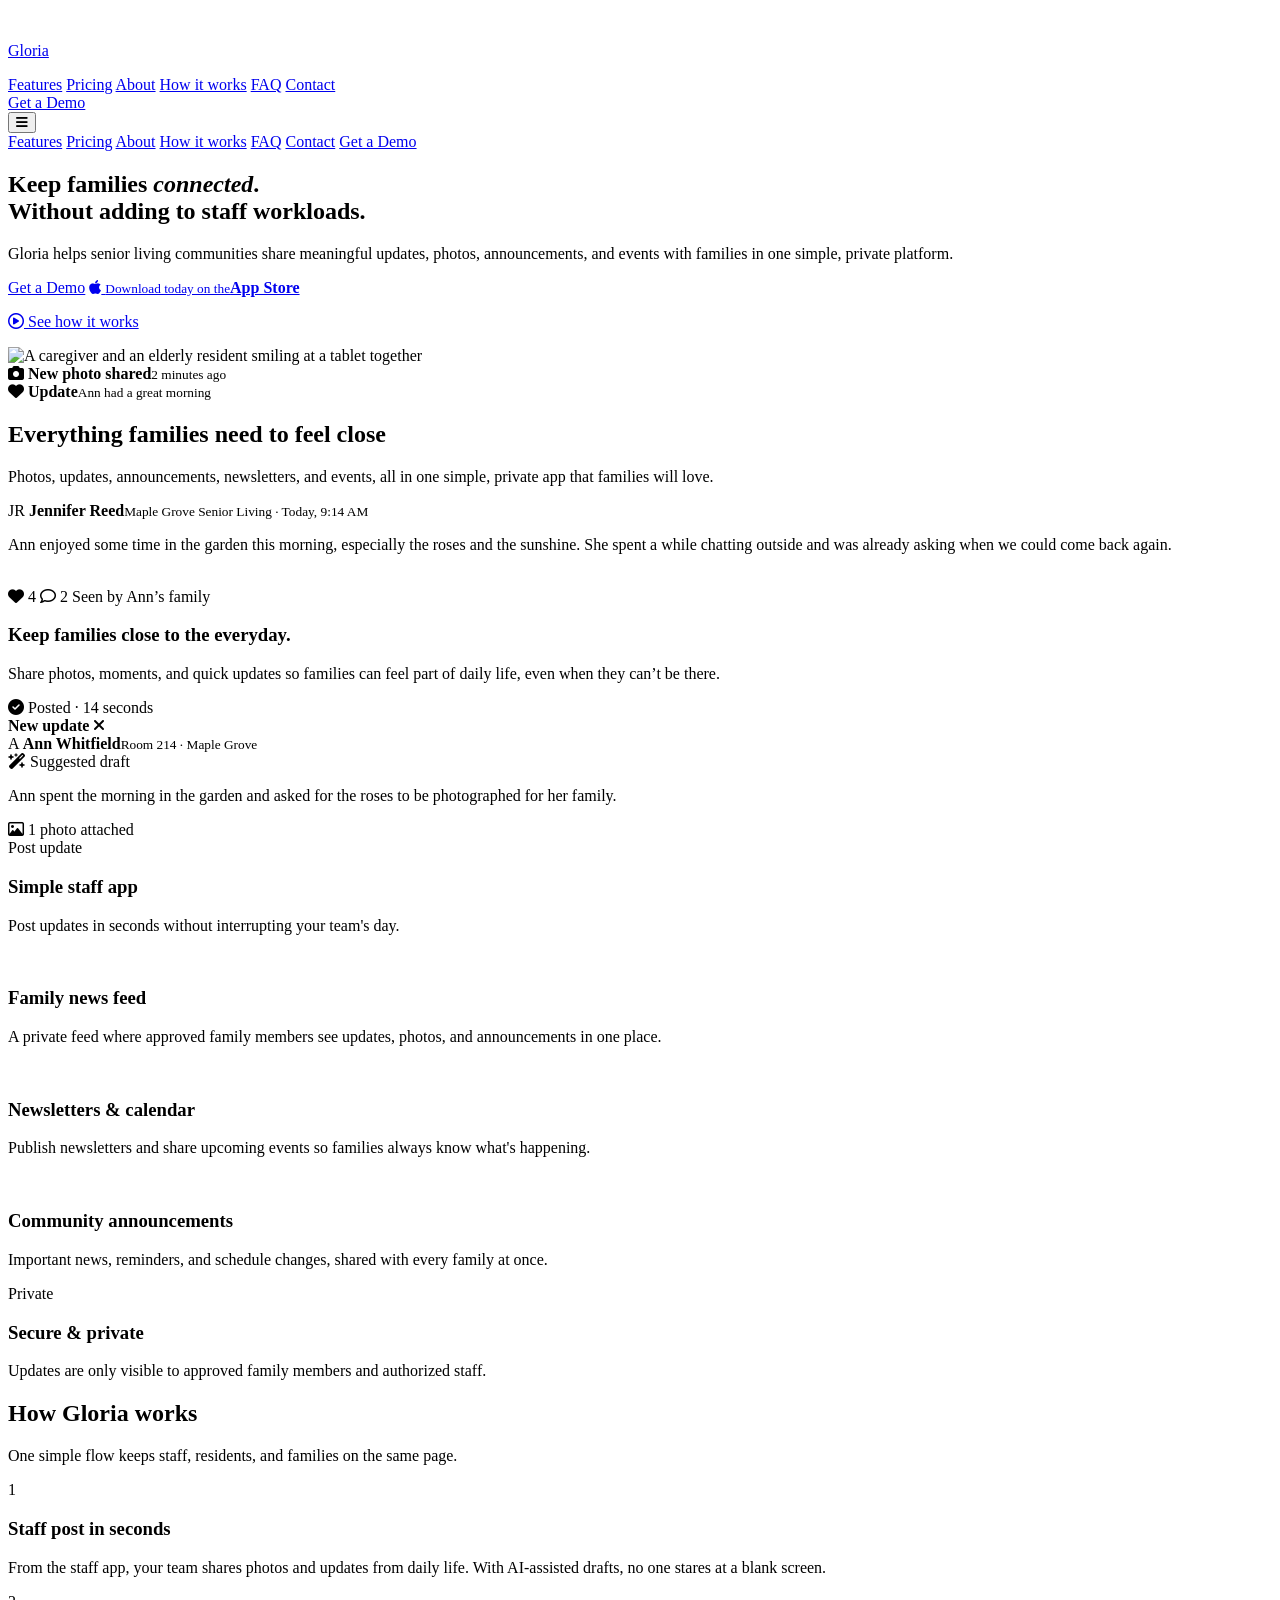
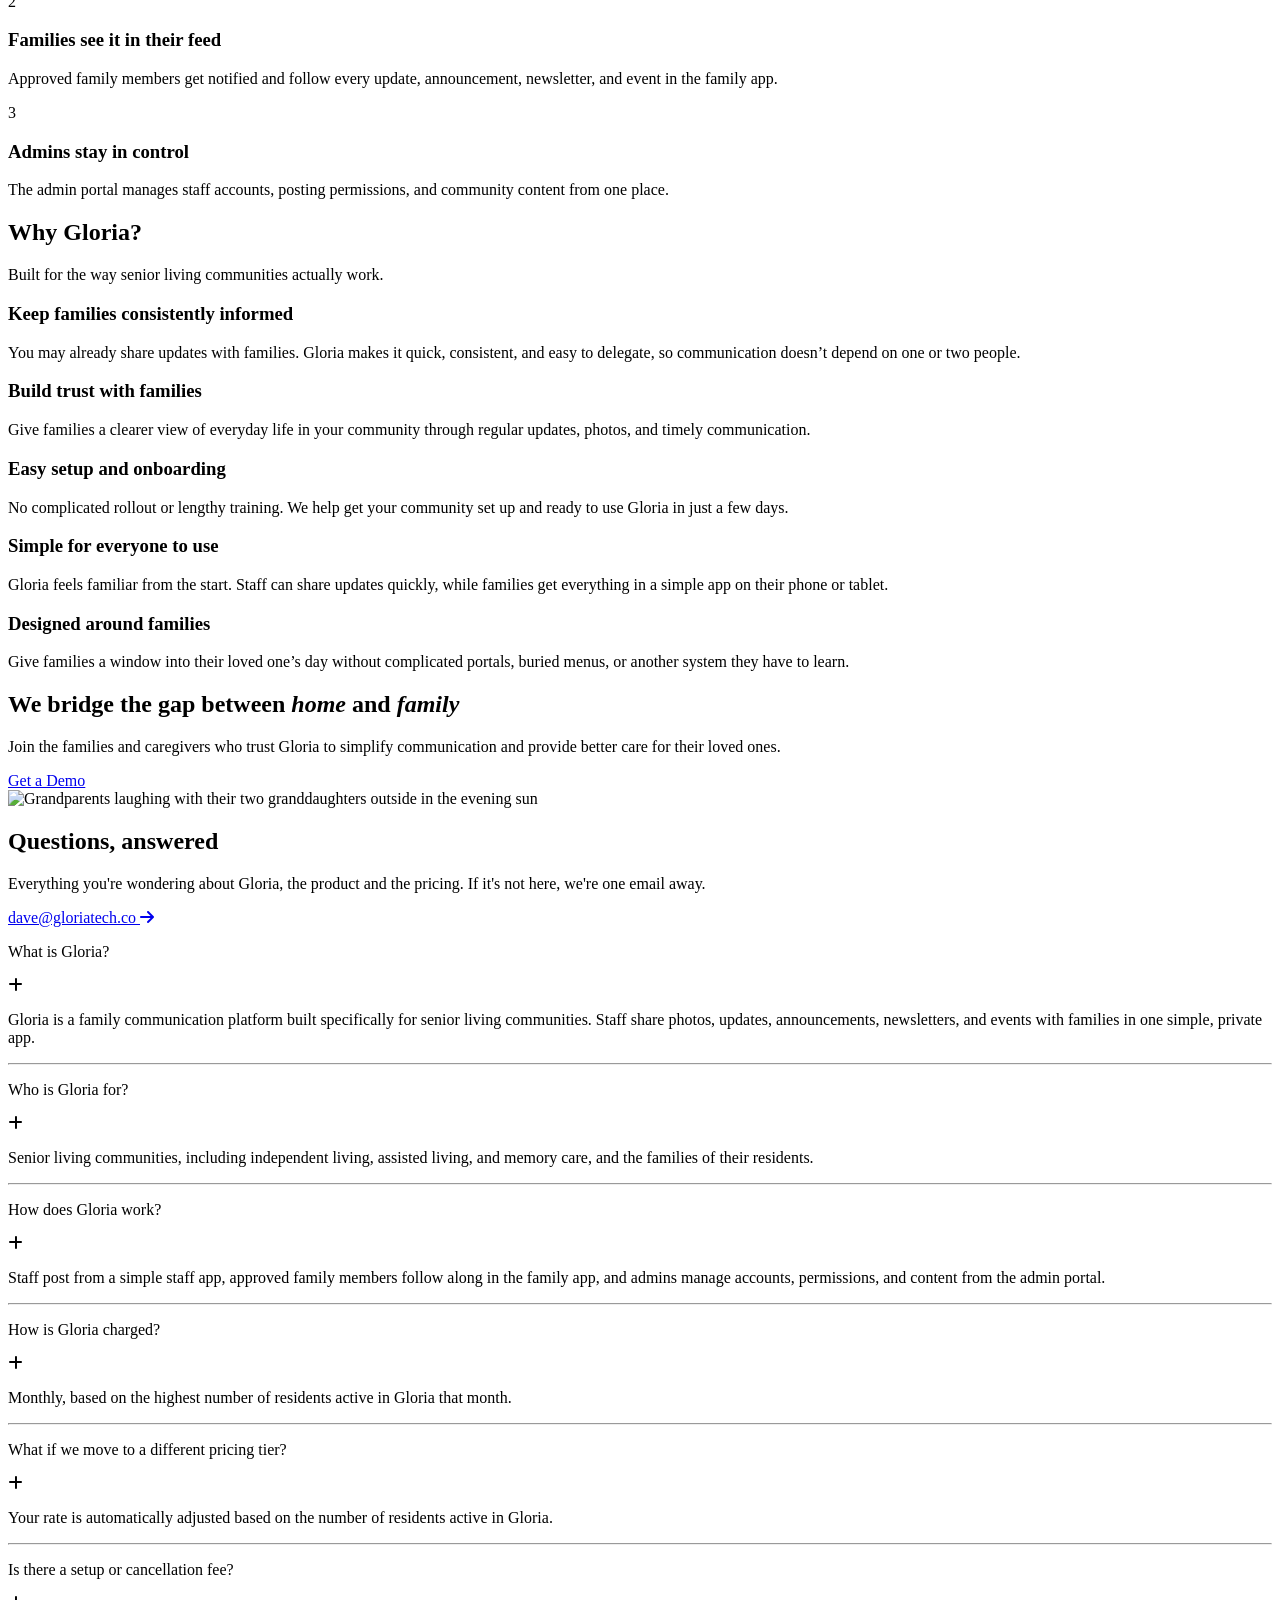
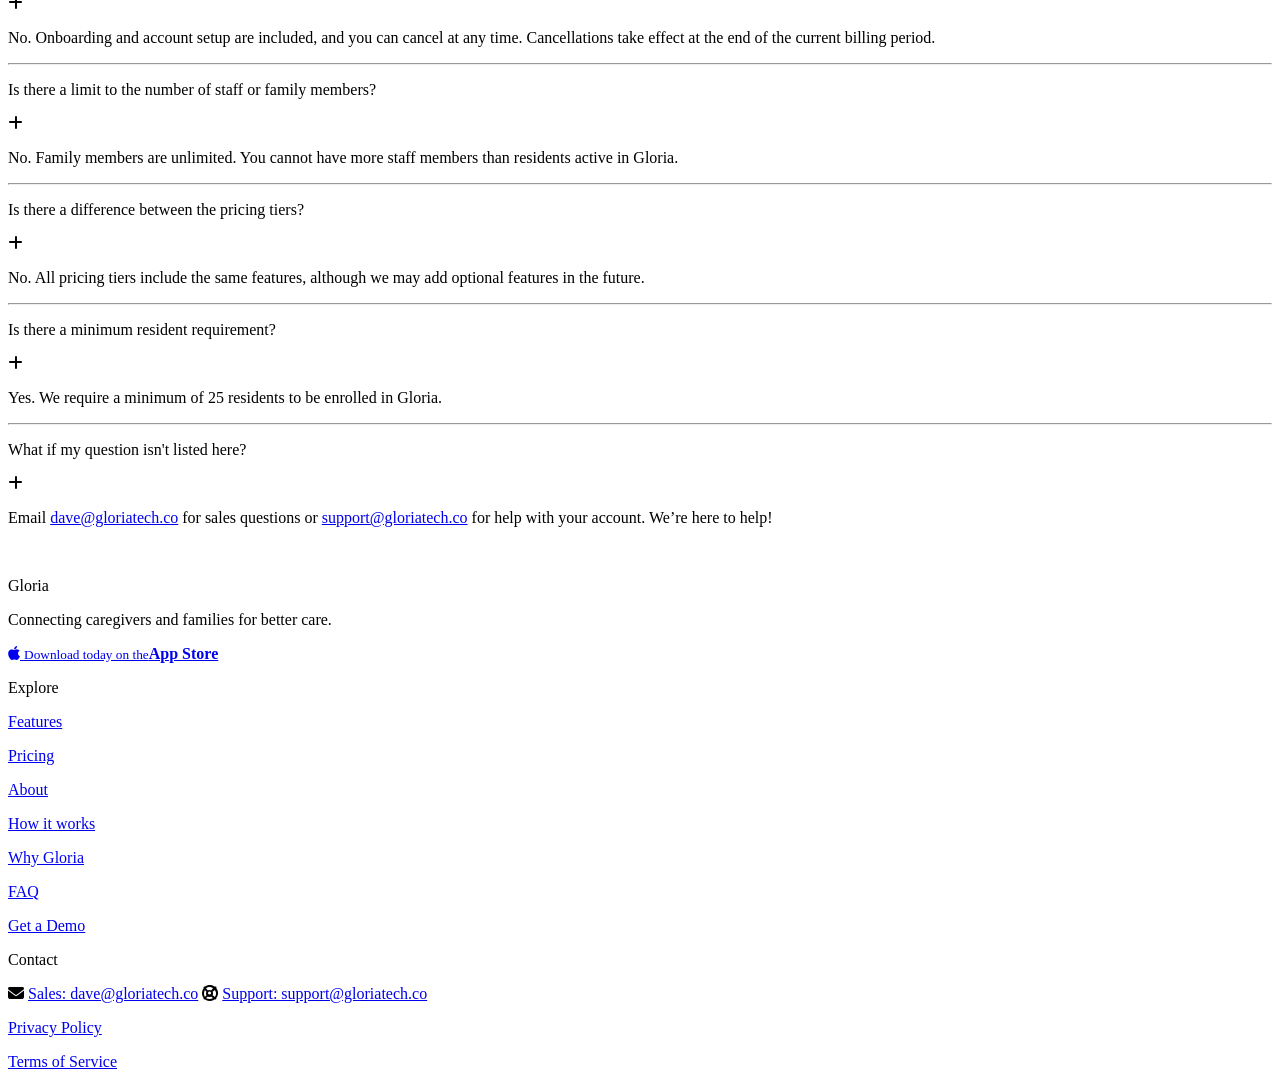
==== index.html @ 4d162b7b "Copy: remove dashes; logo lockup optical alignment - Landing/features/pricing copy: em dashes replac" ====
<!DOCTYPE html>
<html lang="en" class="element">
<head>
    <base href="/Gloria-Front-Facing/">
    <meta charset="UTF-8" />
    <meta name="viewport" content="width=device-width, initial-scale=1.0, viewport-fit=cover" />
    <meta name="description" content="Gloria helps senior living communities share meaningful updates, photos, announcements, and events with families in one simple, private platform." />
    <meta property="og:title" content="Gloria — Keep families connected. Without adding to staff workloads." />
    <meta property="og:description" content="Gloria connects caregivers and families with photos, wellness updates, announcements, newsletters, and calendars — bringing transparency and peace of mind to long-term care." />
    <meta property="og:image" content="https://gloriatech.co/images/link-logo.png" />
    <meta property="og:image:alt" content="Gloria logo" />
    <meta property="og:url" content="https://gloriatech.co" />
    <meta property="og:type" content="website" />
    <meta name="twitter:card" content="summary" />
    <link rel="canonical" href="https://gloriatech.co/" />
    <title>Gloria — Keep families connected, without adding to staff workloads</title>
    <meta name="theme-color" content="#FDFAF7">
    <meta name="apple-mobile-web-app-status-bar-style" content="black-translucent">
    <link rel="icon" type="image/png" href="favicon-96x96.png" sizes="96x96" />
    <link rel="icon" type="image/svg+xml" href="favicon.svg" />
    <link rel="shortcut icon" href="favicon.ico" />
    <link rel="apple-touch-icon" sizes="180x180" href="apple-touch-icon.png" />
    <meta name="apple-mobile-web-app-title" content="Gloria" />
    <link rel="manifest" href="site.webmanifest" />
    <link rel="preconnect" href="https://fonts.googleapis.com">
    <link rel="preconnect" href="https://fonts.gstatic.com" crossorigin>
    <link href="https://fonts.googleapis.com/css2?family=Comfortaa:wght@300..700&family=Inter:ital,opsz,wght@0,14..32,100..900;1,14..32,100..900&display=swap" rel="stylesheet">
    <link rel="stylesheet" href="https://cdnjs.cloudflare.com/ajax/libs/font-awesome/6.5.0/css/all.min.css">
    <link rel="stylesheet" href="global.css?v=15">
    <script type="module" src="global.js?v=5"></script>
</head>
<body>

    <!-- Header -->
    <header>
        <div class="branding branding-nav-flex">
            <a href="./" class="logo" id="logo">
                <span>
                    <img class="logo-img" alt="" aria-hidden="true" src="images/logo-nav.png?v=7">
                    <p class="logo-text">Gloria</p>
                </span>
            </a>
            <nav class="nav" aria-label="Main">
                <a class="nav-item" href="features">Features</a>
                <a class="nav-item" href="pricing">Pricing</a>
                <a class="nav-item" href="about">About</a>
                <a class="nav-item" href="./#how">How it works</a>
                <a class="nav-item" href="./#faq">FAQ</a>
                <a class="nav-item" href="mailto:dave@gloriatech.co">Contact</a>
            </nav>
        </div>
        <div class="nav">
            <a class="nav-item-last" href="demo">Get a Demo</a>
        </div>
        <button class="menu-toggle" id="menu-button" aria-label="Open menu" aria-expanded="false" aria-controls="menu">
            <i class="fa-solid fa-bars" aria-hidden="true"></i>
        </button>

        <nav id="menu" aria-label="Mobile">
            <a class="menu-item" href="features">Features</a>
            <a class="menu-item" href="pricing">Pricing</a>
            <a class="menu-item" href="about">About</a>
            <a class="menu-item" href="./#how">How it works</a>
            <a class="menu-item" href="./#faq">FAQ</a>
            <a class="menu-item" href="mailto:dave@gloriatech.co">Contact</a>
            <a class="menu-item" href="demo">Get a Demo</a>
        </nav>
    </header>

    <main>


    <!-- Hero -->
    <section class="hero-split">
        <div class="hero-copy">
            <h1>Keep families <em>connected</em>.<br>Without adding to staff workloads.</h1>
            <p class="hero-sub">Gloria helps senior living communities share meaningful updates, photos, announcements, and events with families in one simple, private platform.</p>
            <div class="hero-actions">
                <a id="hero-button" href="demo">Get a Demo</a>
                <a class="appstore-badge on-light" href="#" aria-label="Download Gloria on the App Store">
                    <i class="fa-brands fa-apple" aria-hidden="true"></i>
                    <span class="badge-text"><small>Download today on the</small><strong>App Store</strong></span>
                </a>
            </div>
            <p class="hero-secondary">
                <a class="hero-link" href="#how"><i class="fa-regular fa-circle-play" aria-hidden="true"></i> See how it works</a>
            </p>
        </div>
        <div class="hero-visual">
            <div class="hero-arch">
                <picture>
                    <source srcset="images/care-image-mobile.webp" type="image/webp">
                    <img alt="A caregiver and an elderly resident smiling at a tablet together" src="images/care-image-mobile.jpg">
                </picture>
            </div>
            <div class="float-chip chip-photo">
                <i class="fa-solid fa-camera" aria-hidden="true"></i>
                <span class="chip-body"><strong>New photo shared</strong><small>2 minutes ago</small></span>
            </div>
            <div class="float-chip chip-mood">
                <i class="fa-solid fa-heart" aria-hidden="true"></i>
                <span class="chip-body"><strong>Update</strong><small>Ann had a great morning</small></span>
            </div>
        </div>
    </section>


    <!-- Bento features -->
    <section class="bento-section reveal" id="features">
        <h2 class="section-header">Everything families need to feel close</h2>
        <p class="section-subhead">Photos, updates, announcements, newsletters, and events, all in one simple, private app that families will love.</p>

        <div class="bento">

            <div class="bento-tile bento-chat">
                <article class="post-mock" aria-hidden="true">
                    <div class="post-head">
                        <span class="post-avatar">JR</span>
                        <span class="post-meta"><strong>Jennifer Reed</strong><small>Maple Grove Senior Living &middot; Today, 9:14 AM</small></span>
                    </div>
                    <p class="post-text">Ann enjoyed some time in the garden this morning, especially the roses and the sunshine. She spent a while chatting outside and was already asking when we could come back again.</p>
                    <picture class="post-photo">
                        <source srcset="images/post-walk.webp?v=6" type="image/webp">
                        <img alt="" src="images/post-walk.jpg?v=6">
                    </picture>
                    <div class="post-actions">
                        <span><i class="fa-solid fa-heart" aria-hidden="true"></i> 4</span>
                        <span><i class="fa-regular fa-comment" aria-hidden="true"></i> 2</span>
                        <span class="post-family">Seen by Ann&rsquo;s family</span>
                    </div>
                </article>
                <h3>Keep families close to the everyday.</h3>
                <p>Share photos, moments, and quick updates so families can feel part of daily life, even when they can&rsquo;t be there.</p>
            </div>

            <div class="bento-tile bento-photos">
                <div class="bento-photo-frame compose-frame" aria-hidden="true">
                    <div class="compose-toast"><i class="fa-solid fa-circle-check"></i> Posted &middot; 14 seconds</div>
                    <article class="compose-mock">
                        <div class="compose-head">
                            <strong>New update</strong>
                            <i class="fa-solid fa-xmark"></i>
                        </div>
                        <div class="compose-resident">
                            <span class="compose-avatar">A</span>
                            <span class="compose-meta"><strong>Ann Whitfield</strong><small>Room 214 &middot; Maple Grove</small></span>
                        </div>
                        <div class="compose-text">
                            <span class="compose-suggest"><i class="fa-solid fa-wand-magic-sparkles"></i> Suggested draft</span>
                            <p>Ann spent the morning in the garden and asked for the roses to be photographed for her family.</p>
                        </div>
                        <div class="compose-attach">
                            <i class="fa-regular fa-image"></i>
                            <span>1 photo attached</span>
                        </div>
                        <span class="compose-post">Post update</span>
                    </article>
                </div>
                <h3>Simple staff app</h3>
                <p>Post updates in seconds without interrupting your team's day.</p>
            </div>

            <div class="bento-tile">
                <img class="bento-icon" alt="" aria-hidden="true" src="images/moments-icon.svg">
                <h3>Family news feed</h3>
                <p>A private feed where approved family members see updates, photos, and announcements in one place.</p>
            </div>

            <div class="bento-tile">
                <img class="bento-icon" alt="" aria-hidden="true" src="images/newsletter-icon.svg">
                <h3>Newsletters &amp; calendar</h3>
                <p>Publish newsletters and share upcoming events so families always know what's happening.</p>
            </div>

            <div class="bento-tile bento-wide">
                <img class="bento-icon" alt="" aria-hidden="true" src="images/announce-icon.svg">
                <h3>Community announcements</h3>
                <p>Important news, reminders, and schedule changes, shared with every family at once.</p>
            </div>

            <div class="bento-tile bento-wide bento-stat">
                <p class="stat-figure">Private</p>
                <h3>Secure &amp; private</h3>
                <p>Updates are only visible to approved family members and authorized staff.</p>
            </div>

        </div>
    </section>


    <!-- How it works -->
    <section class="how-section reveal" id="how">
        <h2 class="section-header">How Gloria works</h2>
        <p class="section-subhead">One simple flow keeps staff, residents, and families on the same page.</p>
        <div class="timeline">
            <div class="tl-step">
                <span class="tl-dot">1</span>
                <h3 class="tl-title">Staff post in seconds</h3>
                <p class="tl-text">From the staff app, your team shares photos and updates from daily life. With AI-assisted drafts, no one stares at a blank screen.</p>
            </div>
            <div class="tl-step">
                <span class="tl-dot">2</span>
                <h3 class="tl-title">Families see it in their feed</h3>
                <p class="tl-text">Approved family members get notified and follow every update, announcement, newsletter, and event in the family app.</p>
            </div>
            <div class="tl-step">
                <span class="tl-dot">3</span>
                <h3 class="tl-title">Admins stay in control</h3>
                <p class="tl-text">The admin portal manages staff accounts, posting permissions, and community content from one place.</p>
            </div>
        </div>
    </section>


    <!-- Why Gloria -->
    <section class="why-section reveal" id="why">
        <h2 class="section-header">Why Gloria?</h2>
        <p class="section-subhead">Built for the way senior living communities actually work.</p>
        <div class="why-grid">
            <article class="why-card">
                <h3>Keep families consistently informed</h3>
                <p>You may already share updates with families. Gloria makes it quick, consistent, and easy to delegate, so communication doesn&rsquo;t depend on one or two people.</p>
            </article>
            <article class="why-card">
                <h3>Build trust with families</h3>
                <p>Give families a clearer view of everyday life in your community through regular updates, photos, and timely communication.</p>
            </article>
            <article class="why-card">
                <h3>Easy setup and onboarding</h3>
                <p>No complicated rollout or lengthy training. We help get your community set up and ready to use Gloria in just a few days.</p>
            </article>
            <article class="why-card">
                <h3>Simple for everyone to use</h3>
                <p>Gloria feels familiar from the start. Staff can share updates quickly, while families get everything in a simple app on their phone or tablet.</p>
            </article>
            <article class="why-card why-card-wide why-card-closing">
                <h3>Designed around families</h3>
                <p>Give families a window into their loved one&rsquo;s day without complicated portals, buried menus, or another system they have to learn.</p>
            </article>
        </div>
    </section>


    <!-- Closing panel -->
    <section class="closing-panel reveal">
        <div class="closing-copy">
            <h2>We bridge the gap between <em>home</em> and <em>family</em></h2>
            <p class="closing-text">Join the families and caregivers who trust Gloria to simplify communication and provide better care for their loved ones.</p>
            <a class="closing-button" href="demo">Get a Demo</a>
        </div>
        <div class="closing-photo">
            <picture>
                <source srcset="images/closing-image.webp" type="image/webp">
                <img alt="Grandparents laughing with their two granddaughters outside in the evening sun" src="images/closing-image.jpg">
            </picture>
        </div>
    </section>


    <!-- FAQ -->
    <section class="faq-section" id="faq">
        <div class="faq-intro">
            <h2 class="faq-header">Questions, answered</h2>
            <p class="faq-blurb">Everything you're wondering about Gloria, the product and the pricing. If it's not here, we're one email away.</p>
            <a class="faq-contact" href="mailto:dave@gloriatech.co">dave@gloriatech.co <i class="fa-solid fa-arrow-right" aria-hidden="true"></i></a>
        </div>
        <div class="faq-list">
            <div class="question" role="button" tabindex="0" aria-expanded="false" aria-controls="faq-answer-1">
                <p>What is Gloria?</p>
                <p class="faq-toggle"><i class="fa-solid fa-plus" aria-hidden="true"></i></p>
            </div>
            <p class="answer" id="faq-answer-1">Gloria is a family communication platform built specifically for senior living communities. Staff share photos, updates, announcements, newsletters, and events with families in one simple, private app.</p>
            <hr/>
            <div class="question" role="button" tabindex="0" aria-expanded="false" aria-controls="faq-answer-2">
                <p>Who is Gloria for?</p>
                <p class="faq-toggle"><i class="fa-solid fa-plus" aria-hidden="true"></i></p>
            </div>
            <p class="answer" id="faq-answer-2">Senior living communities, including independent living, assisted living, and memory care, and the families of their residents.</p>
            <hr/>
            <div class="question" role="button" tabindex="0" aria-expanded="false" aria-controls="faq-answer-3">
                <p>How does Gloria work?</p>
                <p class="faq-toggle"><i class="fa-solid fa-plus" aria-hidden="true"></i></p>
            </div>
            <p class="answer" id="faq-answer-3">Staff post from a simple staff app, approved family members follow along in the family app, and admins manage accounts, permissions, and content from the admin portal.</p>
            <hr/>
            <div class="question" role="button" tabindex="0" aria-expanded="false" aria-controls="faq-answer-4">
                <p>How is Gloria charged?</p>
                <p class="faq-toggle"><i class="fa-solid fa-plus" aria-hidden="true"></i></p>
            </div>
            <p class="answer" id="faq-answer-4">Monthly, based on the highest number of residents active in Gloria that month.</p>
            <hr/>
            <div class="question" role="button" tabindex="0" aria-expanded="false" aria-controls="faq-answer-5">
                <p>What if we move to a different pricing tier?</p>
                <p class="faq-toggle"><i class="fa-solid fa-plus" aria-hidden="true"></i></p>
            </div>
            <p class="answer" id="faq-answer-5">Your rate is automatically adjusted based on the number of residents active in Gloria.</p>
            <hr/>
            <div class="question" role="button" tabindex="0" aria-expanded="false" aria-controls="faq-answer-6">
                <p>Is there a setup or cancellation fee?</p>
                <p class="faq-toggle"><i class="fa-solid fa-plus" aria-hidden="true"></i></p>
            </div>
            <p class="answer" id="faq-answer-6">No. Onboarding and account setup are included, and you can cancel at any time. Cancellations take effect at the end of the current billing period.</p>
            <hr/>
            <div class="question" role="button" tabindex="0" aria-expanded="false" aria-controls="faq-answer-7">
                <p>Is there a limit to the number of staff or family members?</p>
                <p class="faq-toggle"><i class="fa-solid fa-plus" aria-hidden="true"></i></p>
            </div>
            <p class="answer" id="faq-answer-7">No. Family members are unlimited. You cannot have more staff members than residents active in Gloria.</p>
            <hr/>
            <div class="question" role="button" tabindex="0" aria-expanded="false" aria-controls="faq-answer-8">
                <p>Is there a difference between the pricing tiers?</p>
                <p class="faq-toggle"><i class="fa-solid fa-plus" aria-hidden="true"></i></p>
            </div>
            <p class="answer" id="faq-answer-8">No. All pricing tiers include the same features, although we may add optional features in the future.</p>
            <hr/>
            <div class="question" role="button" tabindex="0" aria-expanded="false" aria-controls="faq-answer-9">
                <p>Is there a minimum resident requirement?</p>
                <p class="faq-toggle"><i class="fa-solid fa-plus" aria-hidden="true"></i></p>
            </div>
            <p class="answer" id="faq-answer-9">Yes. We require a minimum of 25 residents to be enrolled in Gloria.</p>
            <hr/>
            <div class="question" role="button" tabindex="0" aria-expanded="false" aria-controls="faq-answer-10">
                <p>What if my question isn't listed here?</p>
                <p class="faq-toggle"><i class="fa-solid fa-plus" aria-hidden="true"></i></p>
            </div>
            <p class="answer" id="faq-answer-10">Email <a class="faq-email" href="mailto:dave@gloriatech.co">dave@gloriatech.co</a> for sales questions or <a class="faq-email" href="mailto:support@gloriatech.co">support@gloriatech.co</a> for help with your account. We&rsquo;re here to help!</p>
        </div>
    </section>

    </main>


    <!-- Footer -->
    <footer id="contact">
        <div class="footer-brand">
            <span class="footer-logo">
                <img class="logo-img" alt="" aria-hidden="true" src="images/logo-nav.png?v=7">
                <p class="logo-text">Gloria</p>
            </span>
            <p class="footer-tagline">Connecting caregivers and families for better care.</p>
            <a class="appstore-badge" href="#" aria-label="Download Gloria on the App Store">
                <i class="fa-brands fa-apple" aria-hidden="true"></i>
                <span class="badge-text"><small>Download today on the</small><strong>App Store</strong></span>
            </a>
        </div>
        <div class="footer-col">
            <p class="footer-title">Explore</p>
            <p class="footer-item"><a href="features">Features</a></p>
            <p class="footer-item"><a href="pricing">Pricing</a></p>
            <p class="footer-item"><a href="about">About</a></p>
            <p class="footer-item"><a href="./#how">How it works</a></p>
            <p class="footer-item"><a href="./#why">Why Gloria</a></p>
            <p class="footer-item"><a href="./#faq">FAQ</a></p>
            <p class="footer-item"><a href="demo">Get a Demo</a></p>
        </div>
        <div class="footer-col">
            <p class="footer-title">Contact</p>
            <span class="footer-item">
                <i class="fa-solid fa-envelope" aria-hidden="true"></i>
                <a href="mailto:dave@gloriatech.co">Sales: dave@gloriatech.co</a>
            </span>
            <span class="footer-item">
                <i class="fa-solid fa-life-ring" aria-hidden="true"></i>
                <a href="mailto:support@gloriatech.co">Support: support@gloriatech.co</a>
            </span>
            <p class="footer-item"><a href="policy">Privacy Policy</a></p>
            <p class="footer-item"><a href="terms">Terms of Service</a></p>
        </div>
    </footer>

</body>
</html>
---- global.css ----
/*
  Gloria — global.css
  Design system keyed to the logo's sampled gradient:
  amber #F88000 → red-orange #F84800 (mid #F86000).
  Type: Comfortaa (display + logo) · Inter (body).
*/

/************************************** TOKENS **************************************/

:root {
--font-primary: 'Inter', sans-serif;
--font-secondary: "Comfortaa", sans-serif;
--font-display: 'Comfortaa', sans-serif;

--brand: #F86000;
--brand-amber: #F88000;
--brand-red: #F84800;
--brand-deep: #C93408;
--brand-gradient: linear-gradient(180deg, #F88000 0%, #F84800 100%);
--brand-gradient-strong: linear-gradient(180deg, #F06A00 0%, #E03A00 100%);
--brand-gradient-soft: linear-gradient(160deg, #F88000 0%, #F84800 100%);
--on-brand: #FFFFFF;

--ink: #211D1A;
--ink-soft: #5D5751;
--ink-muted: #716A63;

--ivory: #FDFAF7;
--sand: #F9EFE5;
--card: #FFFFFF;
--line: rgba(33, 29, 26, 0.08);
--line-brand: rgba(248, 96, 0, 0.16);

--radius-card: 1.5rem;
--radius-panel: 2rem;
--shadow-rest: 0 1px 3px rgba(33, 29, 26, 0.05);
--shadow-lift: 0 20px 40px rgba(218, 63, 0, 0.10);
--shadow-cta: 0 14px 30px rgba(248, 72, 0, 0.24);

--color-primary: var(--ink);
--color-secondary: var(--brand-red);
--color-3: var(--brand-amber);
--text-color: var(--ink);
}

/*** Reset ***/

* {
margin: 0;
padding: 0;
box-sizing: border-box;
}

html {
font-size: 16px;
scroll-behavior: smooth;
height: 100%;
background-color: transparent;
}

body {
font-family: var(--font-primary);
color: var(--text-color);
background-color: var(--ivory);
max-width: 100vw;
}

a {
color: var(--text-color);
text-decoration: none;
cursor: pointer;
}

h1, h2, h3, h4, h5, h6 {
font-family: var(--font-display);
font-weight: 500;
letter-spacing: -0.015em;
color: var(--ink);
margin-bottom: 1rem;
}

hr {
border: none;
border-top: 1px solid var(--line);
}

button {
border: none;
cursor: pointer;
}

span {
display: flex;
align-items: center;
gap: 5px;
}

ul {
list-style-type: disc;
margin-left: 20px;
}

/*** Utilities ***/

.text-center { text-align: center; }
.text-bold { font-weight: bold; }
.hidden { display: none; }
.h-1 { height: 1rem; }
.h-2 { height: 2rem; }
.indent { text-indent: 50px; }

/*** Accessible focus ***/

a:focus-visible,
button:focus-visible,
.question:focus-visible,
input:focus-visible,
select:focus-visible,
textarea:focus-visible {
    outline: 3px solid rgba(248, 96, 0, 0.55);
    outline-offset: 2px;
    border-radius: 6px;
}

/*** Shared micro-labels ***/

.eyebrow,
.hero-eyebrow,
.settings-eyebrow {
    font-size: 0.78rem;
    font-weight: 600;
    letter-spacing: 0.16em;
    text-transform: uppercase;
}

.hero-eyebrow { color: var(--brand-deep); margin-bottom: 1.1rem; }
.settings-eyebrow { color: var(--ink-muted); margin-bottom: 1.5rem; }

/*** Shared section headers ***/

.section-header {
    font-size: clamp(1.9rem, 4vw, 2.5rem);
    font-weight: 450;
    text-align: center;
    margin-bottom: 0.75rem;
}

.section-subhead {
    text-align: center;
    color: var(--ink-soft);
    font-weight: 300;
    font-size: clamp(1rem, 2.5vw, 1.2rem);
    max-width: 40rem;
    margin: 0 auto 3.5rem;
    line-height: 1.6;
}

/*********************************** HEADER *********************************/

header {
    display: flex;
    justify-content: space-between;
    align-items: center;
    padding: 1.1rem 1.5rem;
    position: sticky;
    top: 0;
    z-index: 50;
    background: rgba(253, 250, 247, 0.85);
    backdrop-filter: blur(14px);
    -webkit-backdrop-filter: blur(14px);
    border-bottom: 1px solid var(--line);
}

header span {
    align-items: center;
}

.branding-nav-flex {
    display: flex;
    align-items: center;
}

.branding { z-index: 2; }

.branding a {
    text-decoration: none;
    position: relative;
}

.logo { position: relative; }
.logo.fixed { position: fixed; }

.logo-img {
    width: 30px;
    -webkit-user-drag: none;
    pointer-events: none;
    user-select: none;
}

.logo-text {
    font-family: var(--font-secondary);
    font-size: 1.8rem;
    font-weight: 500;
    color: var(--brand-red);
    user-select: none;
}

.nav { display: none; }

.menu-toggle {
    background: none;
    border: none;
    padding: 0;
    line-height: 0;
    color: var(--ink);
    cursor: pointer;
}

.menu-toggle i,
#menu-button {
    font-size: 1.9rem;
    cursor: pointer;
    opacity: 0.85;
}

#menu {
  width: min(75%, 22rem);
  background-color: rgba(253, 250, 247, 0.97);
  backdrop-filter: blur(18px);
  -webkit-backdrop-filter: blur(18px);
  position: fixed;
  top: 0;
  left: -100%;
  visibility: hidden;
  overflow-y: auto;
  -webkit-overflow-scrolling: touch;
  height: 100dvh;
  transition: left 0.5s cubic-bezier(0.22, 1, 0.36, 1), visibility 0.5s;
  border-right: 1px solid var(--line);
  z-index: 1;
  padding: 7rem 0 0 2.25rem;
}

.menu-item {
    font-family: var(--font-display);
    font-size: 1.35rem;
    font-weight: 500;
    color: var(--ink);
    display: block;
    margin-bottom: 2.25rem;
}

#menu.visible {
    left: 0;
    visibility: visible;
}

/* Header - Mobile Landscape */

@media screen and (max-height: 500px) and (orientation: landscape) {
    #menu { padding-left: 8vw; width: 50%; }
    header { padding: 1.1rem 8vw; }
}

/* Header - Desktop */

@media (min-width: 1024px) {
    header {
        padding: 1.1rem max(3rem, calc((100% - 1200px) / 2));
    }

    .logo-img { width: 32px; }
    .logo-text { font-size: 1.9rem; }

    .nav { display: block; }

    .nav-item {
        padding-left: 2.75rem;
        font-size: 1rem;
        font-weight: 500;
        color: var(--ink-soft);
        transition: color 0.2s ease;
    }

    .nav-item:hover { color: var(--brand-deep); }

    .nav-item-last {
        background: var(--brand-gradient-strong);
        color: var(--on-brand);
        padding: 11px 26px;
        border-radius: 999px;
        font-weight: 600;
        font-size: 0.95rem;
        box-shadow: 0 6px 16px rgba(248, 72, 0, 0.20);
        transition: filter 0.2s ease, transform 0.2s ease, box-shadow 0.2s ease;
    }

    .nav-item-last:hover {
        filter: brightness(0.94);
        transform: translateY(-1px);
        box-shadow: 0 10px 22px rgba(248, 72, 0, 0.28);
    }

    .menu-toggle, #menu-button, #menu { display: none; }
}

/*********************************** FOOTER *********************************/

footer {
    display: flex;
    flex-wrap: wrap;
    justify-content: space-between;
    gap: 2.5rem;
    padding: 4rem max(2rem, calc((100% - 1200px) / 2)) 3.5rem;
    margin: 1.5rem;
    border-radius: var(--radius-panel);
    border: 2px solid transparent;
    background:
        radial-gradient(ellipse 70% 90% at 85% -10%, rgba(248, 96, 0, 0.14), transparent 60%) padding-box,
        linear-gradient(#1F1B18, #1F1B18) padding-box,
        linear-gradient(135deg, #FF9A33 0%, rgba(248, 72, 0, 0.55) 30%, rgba(253, 250, 247, 0.18) 65%, #F87200 100%) border-box;
    color: #EAE4DE;
    position: relative;
    overflow: hidden;
}

footer::after {
    content: "";
    position: absolute;
    right: -45px;
    bottom: -60px;
    width: 240px;
    height: 240px;
    background: url('images/logo.png') no-repeat center / contain;
    opacity: 0.08;
    pointer-events: none;
}

footer a, footer p, footer i { color: #EAE4DE; }

.footer-title {
    font-size: 0.78rem;
    font-weight: 600;
    letter-spacing: 0.14em;
    text-transform: uppercase;
    color: #98908A;
    margin-bottom: 1rem;
}

.footer-item {
    margin: 0 0 12px 0;
    font-size: 0.95rem;
    line-height: 1.7;
}

.footer-item a:hover { text-decoration: underline; }

.footer-brand {
    flex: 1 1 15rem;
    max-width: 22rem;
}

.footer-logo { align-items: center; gap: 6px; }
.footer-logo .logo-img { width: 28px; }

.footer-logo .logo-text {
    font-size: 1.6rem;
    color: var(--brand-amber);
}

.footer-tagline {
    margin-top: 0.85rem;
    color: #98908A;
    font-weight: 300;
    line-height: 1.6;
    font-size: 0.95rem;
}

.appstore-badge {
    display: inline-flex;
    align-items: center;
    gap: 0.7rem;
    margin-top: 1.25rem;
    padding: 0.6rem 1.2rem;
    border: 1px solid rgba(253, 250, 247, 0.28);
    border-radius: 0.8rem;
    background: rgba(253, 250, 247, 0.04);
    transition: background-color 0.2s ease, border-color 0.2s ease;
}

.appstore-badge:hover {
    background: rgba(253, 250, 247, 0.10);
    border-color: rgba(253, 250, 247, 0.45);
}

.appstore-badge i {
    font-size: 1.7rem;
    color: #FBF4EC;
}

.badge-text {
    display: flex;
    flex-direction: column;
    align-items: flex-start;
    gap: 0;
}

.badge-text small {
    font-size: 0.68rem;
    font-weight: 400;
    color: #A89C90;
    line-height: 1.2;
}

.badge-text strong {
    font-family: var(--font-display);
    font-size: 1.05rem;
    font-weight: 600;
    color: #FBF4EC;
    line-height: 1.25;
}

/* Dark variant for light backgrounds (e.g. homepage hero) */
.appstore-badge.on-light {
    background: var(--ink);
    border-color: var(--ink);
    margin-top: 0;
    justify-content: center;
    box-shadow: 0 10px 24px rgba(33, 29, 26, 0.18);
    transition: transform 0.2s ease, box-shadow 0.2s ease;
}

.appstore-badge.on-light:hover {
    background: #332D28;
    border-color: #332D28;
    transform: translateY(-2px);
    box-shadow: 0 14px 30px rgba(33, 29, 26, 0.24);
}

.hero-secondary { margin-top: 1.2rem; }

.footer-col { flex: 1 1 10rem; }

.footer-col span.footer-item { align-items: center; gap: 6px; }

@media (min-width: 1024px) {
    footer {
        padding: 4.5rem max(3rem, calc((100% - 1240px) / 2));
        margin: 2rem;
    }
}

/******************************** INDEX — HERO SPLIT *****************************/

.sr-only {
    position: absolute;
    width: 1px;
    height: 1px;
    padding: 0;
    margin: -1px;
    overflow: hidden;
    clip: rect(0, 0, 0, 0);
    white-space: nowrap;
    border: 0;
}

.hero-split {
    display: grid;
    grid-template-columns: 1fr;
    gap: 3rem;
    align-items: center;
    padding: 2.5rem 1.5rem 4rem;
    max-width: 1200px;
    margin: 0 auto;
}

.hero-copy h1 {
    font-family: var(--font-secondary);
    font-size: clamp(2.4rem, 8vw, 3.9rem);
    font-weight: 600;
    letter-spacing: -0.01em;
    line-height: 1.12;
    margin-bottom: 1.25rem;
}

.hero-copy h1 em {
    font-style: normal;
    color: var(--brand-red);
}

.hero-sub {
    font-size: 1.25rem;
    font-weight: 300;
    color: var(--ink-soft);
    line-height: 1.55;
    max-width: 30rem;
    margin-bottom: 2rem;
}

.hero-actions {
    display: flex;
    flex-direction: column;
    align-items: flex-start;
    gap: 1.1rem;
    width: 100%;
}

#hero-button {
    display: inline-block;
    text-align: center;
    font-family: var(--font-primary);
    color: var(--on-brand);
    font-size: 1.05rem;
    letter-spacing: 0.01em;
    background: var(--brand-gradient-strong);
    width: 100%;
    padding: 1.1rem 2.8rem;
    border-radius: 999px;
    font-weight: 600;
    cursor: pointer;
    box-shadow: var(--shadow-cta);
    transition: filter 0.25s ease, box-shadow 0.3s ease, transform 0.2s ease;
}

#hero-button:hover {
    filter: brightness(0.94);
    box-shadow: 0 18px 36px rgba(248, 72, 0, 0.32);
    transform: translateY(-2px);
}

.hero-link {
    font-size: 1rem;
    font-weight: 500;
    color: var(--brand-deep);
    display: inline-flex;
    align-items: center;
    gap: 0.55rem;
    padding: 0.6rem 1.1rem;
    margin-left: -1.1rem;
    border-radius: 999px;
    transition: background-color 0.2s ease, color 0.2s ease;
}

.hero-link i {
    font-size: 1.25rem;
    transition: transform 0.25s ease;
}

.hero-link:hover {
    background-color: rgba(248, 96, 0, 0.10);
    color: var(--brand-deep);
}

.hero-link:hover i { transform: scale(1.12); }

.hero-visual {
    position: relative;
    width: 100%;
    max-width: 460px;
    margin: 0 auto;
    padding: 0.5rem;
}

@media (max-width: 639px) {
    .hero-split {
        padding: 1.75rem 1.25rem 2.75rem;
        gap: 2rem;
    }
    .hero-eyebrow { margin-bottom: 0.85rem; }
    .hero-copy h1 { margin-bottom: 1rem; line-height: 1.1; }
    .hero-sub {
        font-size: 1.1rem;
        line-height: 1.5;
        margin-bottom: 1.5rem;
    }
    .hero-actions { gap: 0.9rem; align-items: stretch; }
    #hero-button { padding: 1rem 2rem; font-size: 1rem; }
    .appstore-badge.on-light { margin-top: 0; padding: 0.75rem 1.2rem; }
    .hero-link {
        margin-left: 0;
        align-self: center;
        padding: 0.55rem 0.9rem;
    }
    .hero-secondary { margin-top: 0.5rem; }
}

.hero-arch {
    border-radius: 999px 999px 28px 28px;
    overflow: hidden;
    aspect-ratio: 4 / 4.7;
    box-shadow: 0 30px 60px rgba(33, 29, 26, 0.16);
    background:
        radial-gradient(ellipse 80% 60% at 70% 20%, rgba(248, 128, 0, 0.25), transparent 70%),
        var(--sand);
}

.hero-arch img {
    width: 100%;
    height: 100%;
    object-fit: cover;
    display: block;
}

.float-chip {
    position: absolute;
    display: flex;
    align-items: center;
    gap: 0.7rem;
    background: rgba(255, 255, 255, 0.94);
    backdrop-filter: blur(8px);
    -webkit-backdrop-filter: blur(8px);
    border: 1px solid var(--line);
    border-radius: 1.1rem;
    padding: 0.7rem 1.05rem;
    box-shadow: 0 14px 34px rgba(33, 29, 26, 0.16);
    animation: chip-float 6s ease-in-out infinite alternate;
}

.float-chip i {
    color: var(--brand-deep);
    background: rgba(248, 96, 0, 0.10);
    padding: 0.6rem;
    border-radius: 0.75rem;
    font-size: 0.9rem;
}

.chip-body {
    display: flex;
    flex-direction: column;
    align-items: flex-start;
    gap: 2px;
}

.chip-body strong {
    font-size: 0.85rem;
    font-weight: 600;
    color: var(--ink);
}

.chip-body small {
    font-size: 0.75rem;
    color: var(--ink-muted);
}

.chip-photo { top: 10%; left: -2%; }
.chip-mood { bottom: 8%; right: -2%; animation-delay: 1.6s; }

@keyframes chip-float {
    from { transform: translateY(-5px); }
    to { transform: translateY(6px); }
}

/* Narrow screens: one smaller chip, kept inside the photo bounds */
@media (max-width: 639px) {
    .chip-photo {
        top: 4%;
        left: 4%;
        right: auto;
        padding: 0.55rem 0.85rem;
        border-radius: 0.9rem;
    }

    .chip-photo i {
        padding: 0.45rem;
        font-size: 0.8rem;
    }

    .chip-mood {
        right: 4%;
        bottom: 4%;
        padding: 0.55rem 0.85rem;
        border-radius: 0.9rem;
    }

    .chip-mood i {
        padding: 0.45rem;
        font-size: 0.8rem;
    }

    .chip-body strong { font-size: 0.8rem; }
    .chip-body small { font-size: 0.7rem; }
}

@media screen and (max-height: 500px) and (orientation: landscape) {
    .hero-split { padding: 3rem 8vw 4rem; }
}

@media (min-width: 1024px) {
    .hero-split {
        grid-template-columns: 1.08fr 0.92fr;
        gap: 4.5rem;
        padding: 1.5rem 3rem 2.5rem;
        /* header (70px) + care-settings banner (56px) = 126px:
           the banner lands exactly at the bottom of the first viewport */
        min-height: calc(100vh - 126px);
    }

    .hero-actions {
        flex-direction: row;
        align-items: center;
        gap: 2rem;
    }

    #hero-button { width: auto; }

    .hero-visual { max-width: 520px; margin: 0; justify-self: end; }

    .chip-photo { left: -9%; }
    .chip-mood { right: -7%; }
}

/******************************** INDEX — MARQUEE *****************************/

.marquee {
    overflow: hidden;
    border-top: 1px solid var(--line);
    border-bottom: 1px solid var(--line);
    background: #FFFFFF;
    padding: 1.05rem 0;
}

.marquee-track {
    display: flex;
    align-items: center;
    justify-content: center;
    flex-wrap: wrap;
    gap: 1rem 2.75rem;
    width: 100%;
    padding: 0 1.5rem;
}

.marq-item {
    font-family: var(--font-display);
    font-size: 1.15rem;
    font-weight: 400;
    color: var(--ink-soft);
    white-space: nowrap;
    display: block;
}

.marq-sep {
    width: 6px;
    height: 6px;
    border-radius: 50%;
    background: var(--brand);
    display: block;
    flex-shrink: 0;
}

@media (max-width: 640px) {
    .marquee-track {
        gap: 0.5rem 1.5rem;
        padding: 0 1rem;
    }
    .marq-item { font-size: 1rem; }
}

@media (max-width: 440px) {
    .marquee-track { gap: 0.5rem 1rem; }
    .marq-item { font-size: 0.95rem; }
    .marq-sep { display: none; }
}

/******************************** INDEX — BENTO FEATURES *****************************/

.bento-section {
    padding: 5.5rem 1.5rem 4rem;
    max-width: 1200px;
    margin: 0 auto;
}

.bento {
    display: grid;
    grid-template-columns: 1fr;
    gap: 1.25rem;
}

.bento-tile {
    background: var(--card);
    border: 1px solid var(--line);
    border-radius: 1.75rem;
    padding: 2rem;
    box-shadow: var(--shadow-rest);
    transition: transform 0.25s ease, box-shadow 0.25s ease, border-color 0.25s ease;
}

.bento-tile:hover {
    transform: translateY(-3px);
    box-shadow: var(--shadow-lift);
    border-color: var(--line-brand);
}

.bento-tile h3 {
    font-family: var(--font-display);
    font-size: 1.25rem;
    font-weight: 550;
    margin: 0 0 0.5rem;
    text-wrap: balance;
}

.bento-tile p {
    color: var(--ink-soft);
    font-weight: 350;
    line-height: 1.55;
    margin: 0;
}

.bento-icon {
    width: 52px;
    height: 52px;
    object-fit: contain;
    margin-bottom: 1.1rem;
}

/* Chat tile */

.chat-mock {
    display: flex;
    flex-direction: column;
    gap: 0.85rem;
    margin-bottom: 1.5rem;
}

.bubble {
    max-width: 88%;
    padding: 0.9rem 1.2rem;
    border-radius: 1.15rem;
    font-size: 0.98rem;
    line-height: 1.5;
}

.wellness-summary {
    display: flex;
    flex-wrap: wrap;
    gap: 0.6rem;
    margin-bottom: 1.6rem;
}

.wellness-summary span {
    display: inline-flex;
    align-items: center;
    gap: 0.45rem;
    background: var(--sand);
    border: 1px solid rgba(248, 96, 0, 0.14);
    border-radius: 999px;
    padding: 0.45rem 0.9rem;
    font-size: 0.82rem;
    font-weight: 500;
    color: var(--ink-soft);
}

.wellness-summary i {
    color: var(--brand-deep);
    font-size: 0.85rem;
}

.bubble p { margin: 0; color: inherit; font-weight: 400; }

.bubble.staff {
    background: var(--sand);
    color: var(--ink);
    border-bottom-left-radius: 0.35rem;
    align-self: flex-start;
}

.bubble.family {
    background: var(--brand-gradient-strong);
    color: #FFFFFF;
    border-bottom-right-radius: 0.35rem;
    align-self: flex-end;
}

.bubble.family p { color: #FFFFFF; font-weight: 500; }

.bubble-name {
    display: block;
    font-size: 0.72rem;
    font-weight: 600;
    letter-spacing: 0.04em;
    color: var(--brand-deep);
    margin-bottom: 0.3rem;
}

/* Photos tile */

.bento-photos {
    padding: 0;
    overflow: hidden;
    display: flex;
    flex-direction: column;
}

.bento-photo-frame {
    background:
        radial-gradient(ellipse 90% 80% at 50% 100%, rgba(248, 128, 0, 0.18), transparent 75%),
        var(--sand);
    display: flex;
    justify-content: center;
    padding: 1.5rem 1rem 0;
    flex: 1;
    align-items: flex-end;
}

.bento-photo-frame img {
    width: 90%;
    max-width: 310px;
    display: block;
}

.bento-photos h3 { padding: 1.4rem 2rem 0; }
.bento-photos p { padding: 0 2rem 2rem; }

/* Stat tile */

.bento-stat .stat-figure {
    font-family: var(--font-display);
    font-size: 3.1rem;
    font-weight: 350;
    color: var(--brand-red);
    line-height: 1;
    margin-bottom: 0.9rem;
}

@media (min-width: 1024px) {
    .bento {
        grid-template-columns: repeat(4, 1fr);
    }

    .bento-chat { grid-column: 1 / 3; grid-row: 1 / 3; display: flex; flex-direction: column; justify-content: flex-end; }
    .bento-chat .chat-mock { flex: 1; justify-content: center; }
    .bento-photos { grid-column: 3 / 4; grid-row: 1 / 3; }
    .bento-wide { grid-column: span 2; }
}

/******************************** INDEX — HOW IT WORKS (TIMELINE) *****************************/

.how-section {
    padding: 5rem 1.5rem 6rem;
    max-width: 1200px;
    margin: 0 auto;
}

.timeline {
    display: grid;
    grid-template-columns: 1fr;
    gap: 2.75rem;
    position: relative;
    max-width: 1100px;
    margin: 0 auto;
}

.timeline::before {
    content: "";
    position: absolute;
    left: 1.5rem;
    top: 1.5rem;
    bottom: 1.5rem;
    width: 1px;
    background: var(--line-brand);
}

.tl-step {
    position: relative;
    padding-left: 4.5rem;
}

.tl-dot {
    position: absolute;
    left: 0;
    top: 0;
    width: 3rem;
    height: 3rem;
    display: flex;
    align-items: center;
    justify-content: center;
    border-radius: 50%;
    background: #FFFFFF;
    border: 1.5px solid var(--line-brand);
    color: var(--brand-deep);
    font-family: var(--font-display);
    font-size: 1.35rem;
    box-shadow: var(--shadow-rest);
}

.tl-title {
    font-family: var(--font-display);
    font-size: 1.35rem;
    font-weight: 550;
    margin-bottom: 0.5rem;
}

.tl-text {
    color: var(--ink-soft);
    font-weight: 350;
    line-height: 1.6;
    max-width: 28rem;
}

@media (min-width: 900px) {
    .timeline {
        grid-template-columns: repeat(3, 1fr);
        gap: 2.5rem;
    }

    .timeline::before {
        left: 1.5rem;
        right: 18%;
        top: 1.5rem;
        bottom: auto;
        width: auto;
        height: 1px;
    }

    .tl-step {
        padding-left: 0;
        padding-top: 4.4rem;
    }
}

/******************************** INDEX — CLOSING PANEL *****************************/

.closing-panel {
    display: grid;
    grid-template-columns: 1fr;
    overflow: hidden;
    border-radius: var(--radius-panel);
    margin: 1rem 1.5rem 3rem;
    background: #1F1B18;
}

.closing-copy {
    padding: 3.5rem 2rem;
}

.quote-mark {
    color: var(--brand-amber);
    font-size: 1.5rem;
    margin-bottom: 1.25rem;
}

.closing-copy h2 {
    font-size: clamp(1.9rem, 4.5vw, 2.9rem);
    font-weight: 600;
    letter-spacing: -0.01em;
    line-height: 1.22;
    color: #FBF4EC;
    max-width: 30rem;
    margin-bottom: 1.25rem;
}

.closing-copy h2 em {
    font-style: normal;
    color: var(--brand-amber);
}

.closing-text {
    color: rgba(251, 244, 236, 0.68);
    font-weight: 300;
    font-size: 1.05rem;
    line-height: 1.65;
    max-width: 30rem;
    margin-bottom: 2.25rem;
}

.closing-button {
    display: inline-block;
    text-align: center;
    color: var(--on-brand);
    font-size: 1.05rem;
    font-weight: 600;
    background: var(--brand-gradient-strong);
    padding: 1.05rem 3rem;
    border-radius: 999px;
    box-shadow: 0 14px 30px rgba(248, 72, 0, 0.28);
    transition: filter 0.25s ease, box-shadow 0.3s ease, transform 0.2s ease;
}

.closing-button:hover {
    filter: brightness(0.94);
    transform: translateY(-2px);
    color: var(--on-brand);
}

.closing-photo {
    min-height: 260px;
    position: relative;
}

.closing-photo img {
    width: 100%;
    height: 100%;
    object-fit: cover;
    object-position: 72% center;
    display: block;
}

.closing-photo::after {
    content: "";
    position: absolute;
    inset: 0;
    background: linear-gradient(200deg, rgba(248, 128, 0, 0.22) 0%, rgba(31, 27, 24, 0.10) 55%, rgba(31, 27, 24, 0.32) 100%);
    pointer-events: none;
}

@media (min-width: 1024px) {
    .closing-panel {
        grid-template-columns: 1.1fr 0.9fr;
        width: 88%;
        max-width: 1200px;
        margin: 2rem auto 4rem;
    }

    .closing-copy {
        padding: 5rem 4rem;
        display: flex;
        flex-direction: column;
        justify-content: center;
        align-items: flex-start;
    }

    .closing-photo { min-height: 100%; }
}

/******************************** INDEX — CTA BAND *****************************/

.cta-band {
    position: relative;
    overflow: hidden;
    display: grid;
    grid-template-columns: 1fr;
    gap: 2rem;
    align-items: center;
    padding: 3rem 1.75rem;
    margin: 1rem 1.5rem;
    border-radius: var(--radius-panel);
    background:
        radial-gradient(ellipse 60% 80% at 90% 10%, rgba(248, 128, 0, 0.14), transparent 65%),
        var(--sand);
    border: 1px solid var(--line-brand);
}

.cta-title {
    color: var(--ink);
    font-size: clamp(1.9rem, 4.5vw, 2.7rem);
    font-weight: 600;
    letter-spacing: -0.015em;
    margin-bottom: 1rem;
}

.cta-title em {
    font-style: normal;
    color: var(--brand-red);
}

.cta-text {
    color: var(--ink-soft);
    font-weight: 350;
    font-size: clamp(1rem, 2.5vw, 1.15rem);
    max-width: 26rem;
    margin: 0;
    line-height: 1.6;
}

.cta-panel {
    position: relative;
    background: #FFFFFF;
    border: 1px solid var(--line);
    border-radius: var(--radius-card);
    padding: 1.9rem;
    box-shadow: 0 18px 40px rgba(33, 29, 26, 0.08);
}

.cta-points {
    list-style: none;
    margin: 0 0 1.5rem;
    padding: 0;
}

.cta-points li {
    display: flex;
    align-items: baseline;
    gap: 0.7rem;
    color: var(--ink-soft);
    font-weight: 400;
    font-size: 0.98rem;
    line-height: 1.6;
    margin-bottom: 0.7rem;
}

.cta-points li:last-child { margin-bottom: 0; }

.cta-points i {
    color: var(--brand-deep);
    font-size: 0.8rem;
    flex-shrink: 0;
}

.cta-button {
    display: flex;
    align-items: center;
    justify-content: center;
    width: 100%;
    background: var(--brand-gradient-strong);
    color: var(--on-brand);
    font-weight: 600;
    font-size: 1.02rem;
    padding: 1rem;
    border-radius: 999px;
    box-shadow: 0 14px 30px rgba(248, 72, 0, 0.24);
    transition: filter 0.2s ease, transform 0.2s ease, box-shadow 0.3s ease;
}

.cta-button:hover {
    filter: brightness(0.94);
    transform: translateY(-2px);
    box-shadow: 0 18px 38px rgba(248, 72, 0, 0.32);
    color: var(--on-brand);
}

@media (min-width: 1024px) {
    .cta-band {
        grid-template-columns: 1.25fr 0.75fr;
        gap: 4rem;
        width: 88%;
        max-width: 1200px;
        margin: 2rem auto;
        padding: 4rem 4.5rem;
    }
}

/******************************** INDEX — FAQ *****************************/

.faq-section {
    display: grid;
    grid-template-columns: 1fr;
    gap: 2.5rem;
    padding: 5rem 1.5rem 6rem;
    max-width: 1150px;
    margin: 0 auto;
}

.faq-header {
    font-size: clamp(2rem, 4vw, 2.6rem);
    font-weight: 450;
    margin-bottom: 1rem;
}

.faq-blurb {
    color: var(--ink-soft);
    font-weight: 300;
    line-height: 1.6;
    max-width: 24rem;
    margin-bottom: 1.5rem;
}

.faq-contact {
    color: var(--brand-deep);
    font-weight: 500;
    display: inline-flex;
    align-items: center;
    gap: 0.5rem;
}

.faq-contact i { transition: transform 0.25s ease; }
.faq-contact:hover i { transform: translateX(4px); }

.faq-list {
    border-top: 1px solid var(--line);
    border-bottom: 1px solid var(--line);
}

.question {
    display: flex;
    justify-content: space-between;
    align-items: center;
    padding: 1.5rem 0.25rem;
    cursor: pointer;
    gap: 1rem;
}

.question p {
    margin-bottom: 0;
    font-weight: 500;
    font-size: 1.05rem;
}

.faq-toggle {
    font-size: 1.2rem;
    color: var(--brand-deep);
    flex-shrink: 0;
}

.answer {
    font-weight: 300;
    color: var(--ink-soft);
    display: none;
    padding: 0 0.25rem 1.5rem;
    line-height: 1.65;
}

.fa-plus, .fa-minus { font-size: 13px; }

.faq-email { text-decoration: underline; text-underline-offset: 3px; }

@media (min-width: 1024px) {
    .faq-section {
        grid-template-columns: 0.85fr 1.35fr;
        gap: 4.5rem;
        padding: 6rem 3rem 7rem;
    }

    .faq-intro {
        position: sticky;
        top: 100px;
        align-self: start;
    }

    .question p { font-size: 1.15rem; }
    .answer { font-size: 1.05rem; }
}


/**************************************** POLICY **********************************************/

.policy-section {
    padding: 4rem 1.5rem 5rem;
    max-width: 46rem;
    margin: 0 auto;
}

.policy-section h1 {
    font-size: clamp(2rem, 4vw, 2.5rem);
    font-weight: 450;
    margin-bottom: 2rem;
    text-align: center;
}

.policy-header {
    margin-bottom: 1rem;
    font-weight: 600;
    font-family: var(--font-primary);
    font-size: 1.05rem;
    color: var(--ink);
}

.policy-text {
    font-weight: 350;
    color: var(--ink-soft);
    margin-bottom: 1.25rem;
    line-height: 1.7;
}

.policy-email { text-decoration: underline; text-underline-offset: 3px; }

@media screen and (max-height: 500px) and (orientation: landscape) {
    .policy-section { padding: 4rem 12vw; }
}

/************************************** ABOUT ****************************************/

/* About hero uses the shared .hero-split / .hero-arch components */

.about-hero-split .hero-arch {
    aspect-ratio: 4 / 4.3;
}

.about-hero {
    text-align: center;
    padding: 4.5rem 1.5rem 2.5rem;
    max-width: 900px;
    margin: 0 auto;
}

.about-hero h1 {
    font-family: var(--font-secondary);
    font-size: clamp(2.2rem, 7vw, 3.6rem);
    font-weight: 600;
    letter-spacing: -0.01em;
    line-height: 1.18;
    margin-bottom: 1.25rem;
}

.about-hero h1 em {
    font-style: normal;
    color: var(--brand-red);
}

.about-hero-sub {
    font-size: clamp(1.05rem, 2.5vw, 1.3rem);
    font-weight: 300;
    color: var(--ink-soft);
    line-height: 1.55;
    max-width: 38rem;
    margin: 0 auto;
    text-wrap: balance;
}

.about-section {
    padding: 1.5rem 1.5rem 4rem;
    max-width: 1200px;
    margin: 0 auto;
}

.story-photo-split {
    display: grid;
    grid-template-columns: 1fr;
    gap: 2rem;
    align-items: center;
    padding: 2.5rem 0;
    max-width: 1100px;
    margin: 0 auto;
    scroll-margin-top: 90px;
}

.story-photo {
    position: relative;
    border-radius: var(--radius-panel);
    overflow: hidden;
    box-shadow: 0 24px 50px rgba(33, 29, 26, 0.14);
}

.story-photo img {
    width: 100%;
    height: 100%;
    object-fit: cover;
    display: block;
}

.story-photo::after {
    content: "";
    position: absolute;
    inset: 0;
    background: linear-gradient(200deg, rgba(248, 128, 0, 0.14) 0%, transparent 45%, rgba(31, 27, 24, 0.18) 100%);
    pointer-events: none;
}

.story-copy h2 {
    font-size: clamp(1.8rem, 4vw, 2.3rem);
    font-weight: 600;
    margin-bottom: 1.25rem;
}

.story-copy p {
    font-size: 1.08rem;
    font-weight: 350;
    color: var(--ink-soft);
    line-height: 1.8;
    margin-bottom: 1.4rem;
}

.story-copy p:last-child { margin-bottom: 0; }

.our-team-section {
    margin-top: 2.5rem;
    padding-bottom: 2rem;
}

.team-member {
    text-align: center;
    padding: 1rem 0;
}

.team-member-flex {
    display: flex;
    justify-content: center;
    flex-wrap: wrap;
    gap: 2rem 2.5rem;
}

.avatar {
    height: 170px;
    width: 170px;
    object-fit: cover;
    background-color: var(--sand);
    border-radius: 50%;
    border: 4px solid #FFFFFF;
    margin: auto;
    display: block;
    box-shadow: 0 14px 30px rgba(33, 29, 26, 0.12);
    transition: transform 0.3s ease, box-shadow 0.3s ease;
}

.team-member:hover .avatar {
    transform: translateY(-6px);
    box-shadow: 0 24px 48px rgba(248, 72, 0, 0.18);
}

.name {
    padding-top: 1.1rem;
    font-family: var(--font-display);
    font-weight: 600;
    font-size: 1.05rem;
}

.creds {
    width: 170px;
    font-weight: 350;
    color: var(--ink-muted);
    margin: 5px auto 0;
    font-size: 0.85em;
}

@media screen and (max-height: 500px) and (orientation: landscape) {
    .about-section { padding: 1.5rem 12vw 4rem; }
}

@media (min-width: 1024px) {
    .about-hero { padding: 5.5rem 3rem 3rem; }

    .about-hero-split { min-height: 0; padding-bottom: 4rem; }

    .about-section { padding: 2rem 3rem 5rem; }

    .story-photo-split {
        grid-template-columns: 0.9fr 1.1fr;
        gap: 4.5rem;
        padding: 3rem 0;
    }

    .story-photo { max-height: 460px; height: 100%; }

    .story-copy p { font-size: 1.15rem; }

    .our-team-section { margin-top: 3rem; }

    .team-member-flex {
        gap: 2.5rem 4rem;
        align-items: flex-start;
    }

    .team-member:nth-child(even) { transform: translateY(2.25rem); }

    .avatar { height: 210px; width: 210px; }
    .creds { width: 210px; }
}

@media (prefers-reduced-motion: reduce) {
    .team-member:hover .avatar { transform: none; }
}

/***************************************  DEMO FORM *************************************************/

.demo {
    margin: 0 auto;
    padding: 4rem 1.5rem 5rem;
}

.demo h1 {
    font-size: clamp(2rem, 4vw, 2.5rem);
    font-weight: 450;
    text-align: center;
}

.demo-subtitle {
    font-size: 1.15rem;
    font-weight: 300;
    color: var(--ink-soft);
    margin-bottom: 3rem;
    text-align: center;
}

.demo label {
    font-size: 0.85rem;
    font-weight: 500;
    margin-bottom: 6px;
    color: var(--ink);
    display: block;
}

.demo input,
.demo select {
    width: 100%;
    padding: 0.95rem 1.1rem;
    margin-bottom: 1.5rem;
    border: 1px solid var(--line);
    border-radius: 0.85rem;
    font-size: 1rem;
    font-family: var(--font-primary);
    color: var(--ink);
    box-sizing: border-box;
    -webkit-appearance: none;
    -moz-appearance: none;
    appearance: none;
    background-color: #FFFFFF;
    background-repeat: no-repeat;
    background-position: right 14px center;
    background-size: 16px;
    transition: border-color 0.2s ease, box-shadow 0.2s ease;
}

.demo select {
    background-image: url('data:image/svg+xml,%3Csvg%20xmlns%3D%22http%3A%2F%2Fwww.w3.org%2F2000%2Fsvg%22%20viewBox%3D%220%200%2024%2024%22%3E%3Cpath%20d%3D%22M7%2010l5%205%205-5H7z%22%2F%3E%3C%2Fsvg%3E');
    cursor: pointer;
}

.demo input:focus,
.demo select:focus {
    border-color: var(--brand);
    box-shadow: 0 0 0 4px rgba(248, 96, 0, 0.12);
    outline: none;
}

.demo button {
    font-family: var(--font-primary);
    padding: 0.95rem 3.5rem;
    font-size: 1.05rem;
    font-weight: 600;
    background: var(--brand-gradient-strong);
    border-radius: 999px;
    color: var(--on-brand);
    display: block;
    margin: 1.5rem auto 0;
    box-shadow: var(--shadow-cta);
    transition: filter 0.25s ease, box-shadow 0.3s ease, transform 0.2s ease;
}

.demo button:hover {
    filter: brightness(0.94);
    box-shadow: 0 18px 36px rgba(248, 72, 0, 0.32);
    transform: translateY(-2px);
}

.demo .terms {
    text-align: center;
    font-size: 12px;
    color: var(--ink-muted);
    margin-top: 1.5rem;
}

.demo .terms a { text-decoration: none; }
.demo .terms a:hover { text-decoration: underline; }

.demo-flex-item { position: relative; }

input.error { border: 1px solid var(--brand-deep); }

select.error { background-color: #FFF1EA; }

.error-message {
    display: none;
    color: var(--brand-deep);
    position: absolute;
    top: 78px;
    left: 20px;
    font-size: 13px;
}

@media screen and (max-height: 500px) and (orientation: landscape) {
    .demo { padding: 4rem 20vw; }
}

@media (min-width: 1024px) {

    .demo {
        max-width: 50rem;
        margin: 2.5rem auto 5rem;
        padding: 3.5rem 3rem;
        background: var(--card);
        border: 1px solid var(--line);
        border-radius: var(--radius-panel);
        box-shadow: var(--shadow-rest);
    }

    .demo-form-flex {
        display: flex;
        flex-wrap: wrap;
        justify-content: center;
        gap: 0rem 1rem;
        max-width: 45rem;
        margin: auto;
        padding: 1rem 0 0;
    }

    .demo-flex-item {
        flex: 1 1 calc(50% - 1rem);
        display: flex;
        flex-direction: column;
        gap: 0.5rem;
    }

    .demo-flex-item.full-width { flex: 1 1 100%; }

    .demo input, .demo select { width: 100%; }

    .full-width { width: 100%; }

    .error-message { font-size: 13px; top: 84px; }
}

/*************************************** DEMO CONFIRMATION *************************************************/

.confirmation-message {
    display: flex;
    justify-content: center;
    align-items: center;
    text-align: center;
    padding: 3rem;
    min-height: 60vh;
}

.confirmation-message h1 {
    font-size: clamp(1.5rem, 3vw, 2rem);
    font-weight: 450;
    max-width: 34rem;
    line-height: 1.4;
}

@media screen and (max-height: 500px) and (orientation: landscape) {
    .confirmation-message { padding: 3rem 20vw; }
}

/*************************************** FEATURES PAGE *************************************************/

.features-page {
    max-width: 1100px;
    margin: 0 auto;
    padding: 1rem 1.5rem 3rem;
}

.feature-row {
    display: grid;
    grid-template-columns: 1fr;
    gap: 2rem;
    align-items: center;
    padding: 3rem 0;
    border-bottom: 1px solid var(--line);
}

.feature-row:last-child { border-bottom: none; }

.feature-copy h2 {
    font-size: clamp(1.6rem, 4vw, 2.1rem);
    font-weight: 600;
    margin-bottom: 0.75rem;
}

.v2-badge {
    display: inline-block;
    vertical-align: middle;
    font-family: var(--font-primary);
    font-size: 0.72rem;
    font-weight: 600;
    letter-spacing: 0.08em;
    text-transform: uppercase;
    color: var(--brand-deep);
    background: var(--sand);
    border: 1px solid rgba(248, 96, 0, 0.22);
    border-radius: 999px;
    padding: 0.35rem 0.85rem;
    margin-left: 0.6rem;
    white-space: nowrap;
}

.feature-copy > p {
    color: var(--ink-soft);
    font-weight: 350;
    font-size: 1.1rem;
    line-height: 1.65;
    max-width: 28rem;
    margin-bottom: 1.5rem;
}

.feature-bullets {
    list-style: none;
    margin: 0;
    padding: 0;
}

.feature-bullets li {
    display: flex;
    align-items: baseline;
    gap: 0.7rem;
    color: var(--ink-soft);
    font-weight: 400;
    font-size: 0.98rem;
    line-height: 1.6;
    margin-bottom: 0.7rem;
}

.feature-bullets i {
    color: var(--brand-deep);
    font-size: 0.8rem;
    flex-shrink: 0;
}

.feature-visual {
    background:
        radial-gradient(ellipse 80% 70% at 60% 30%, rgba(248, 128, 0, 0.14), transparent 70%),
        var(--sand);
    border-radius: var(--radius-panel);
    min-height: 300px;
    display: flex;
    align-items: center;
    justify-content: center;
    padding: 2.5rem 2rem;
}

.feature-visual .chat-mock {
    width: 100%;
    max-width: 24rem;
    margin-bottom: 0;
}

.feature-device img {
    max-height: 340px;
    width: auto;
    max-width: 100%;
    object-fit: contain;
    display: block;
}

.feature-icon-panel img {
    width: 110px;
    height: 110px;
}

@media (min-width: 1024px) {
    .features-page { padding: 1rem 3rem 4rem; }

    .feature-row {
        grid-template-columns: 1fr 1fr;
        gap: 4.5rem;
        padding: 4.5rem 0;
    }

    .feature-row:nth-child(even) .feature-copy { order: 2; }
    .feature-row:nth-child(even) .feature-visual { order: 1; }

    .feature-visual { min-height: 380px; }
    .feature-device img { max-height: 400px; }
}

/*************************************** CONTACT MODAL *************************************************/

.contact-overlay {
    position: fixed;
    inset: 0;
    z-index: 100;
    display: flex;
    align-items: center;
    justify-content: center;
    padding: 1.5rem;
    background: rgba(33, 29, 26, 0.45);
    backdrop-filter: blur(6px);
    -webkit-backdrop-filter: blur(6px);
    opacity: 0;
    visibility: hidden;
    transition: opacity 0.25s ease, visibility 0.25s;
}

.contact-overlay.open {
    opacity: 1;
    visibility: visible;
}

.contact-card {
    position: relative;
    width: min(100%, 30rem);
    aspect-ratio: 7 / 4;
    display: flex;
    flex-direction: column;
    justify-content: space-between;
    overflow: hidden;
    border: 2px solid transparent;
    background:
        radial-gradient(ellipse 90% 70% at 85% -10%, rgba(248, 96, 0, 0.16), transparent 60%) padding-box,
        linear-gradient(#1F1B18, #1F1B18) padding-box,
        linear-gradient(135deg, #FF9A33 0%, rgba(248, 72, 0, 0.65) 30%, rgba(253, 250, 247, 0.22) 65%, #F87200 100%) border-box;
    border-radius: 1.1rem;
    padding: 1.9rem 2.1rem;
    box-shadow:
        inset 0 1px 0 rgba(255, 255, 255, 0.06),
        0 40px 80px rgba(20, 16, 12, 0.55),
        0 0 70px rgba(248, 96, 0, 0.30);
    transform: translateY(14px) scale(0.97) rotate(-0.5deg);
    transition: transform 0.3s cubic-bezier(0.22, 1, 0.36, 1);
}

/* Faint brand-mark watermark, like a printed card */
.contact-card::after {
    content: "";
    position: absolute;
    right: -34px;
    bottom: -44px;
    width: 190px;
    height: 190px;
    background: url('images/logo.png') no-repeat center / contain;
    opacity: 0.09;
    pointer-events: none;
}

.contact-overlay.open .contact-card {
    transform: none;
}

.contact-close {
    position: absolute;
    top: 1.1rem;
    right: 1.1rem;
    width: 2.4rem;
    height: 2.4rem;
    display: flex;
    align-items: center;
    justify-content: center;
    border-radius: 50%;
    background: rgba(253, 250, 247, 0.08);
    color: #C9BFB6;
    font-size: 1rem;
    transition: background-color 0.2s ease, color 0.2s ease;
}

.contact-close:hover {
    background: rgba(253, 250, 247, 0.16);
    color: #FFF6ED;
}

.card-brand {
    display: flex;
    align-items: center;
    gap: 8px;
}

.card-brand img { width: 30px; }

.card-wordmark {
    font-family: var(--font-secondary);
    font-size: 1.7rem;
    font-weight: 500;
    color: var(--brand-amber);
}

.card-tagline {
    color: #A89C90;
    font-weight: 300;
    font-size: 0.88rem;
    margin-top: 0.3rem;
}

.card-name {
    font-family: var(--font-display);
    font-size: 1.3rem;
    font-weight: 600;
    color: #FBF4EC;
}

.card-role {
    font-size: 0.72rem;
    font-weight: 600;
    letter-spacing: 0.14em;
    text-transform: uppercase;
    color: var(--brand-amber);
    margin: 0.25rem 0 1rem;
}

.card-email-row {
    display: flex;
    align-items: center;
    gap: 0.6rem;
}

.card-email-row > i {
    color: var(--brand-amber);
    font-size: 0.9rem;
}

.card-email {
    color: #FBF4EC;
    font-size: 0.95rem;
    font-weight: 500;
    overflow-wrap: anywhere;
}

.copy-email {
    display: inline-flex;
    align-items: center;
    gap: 0.4rem;
    background: rgba(253, 250, 247, 0.10);
    color: #FBF4EC;
    font-family: var(--font-primary);
    font-size: 0.78rem;
    font-weight: 600;
    border-radius: 0.55rem;
    padding: 0.4rem 0.7rem;
    margin-left: 0.4rem;
    white-space: nowrap;
    transition: background-color 0.2s ease;
}

.copy-email:hover { background: rgba(253, 250, 247, 0.18); }

.copy-email.copied {
    background: rgba(248, 128, 0, 0.25);
    color: var(--brand-amber);
}

@media (max-width: 519px) {
    .contact-card {
        aspect-ratio: auto;
        gap: 2.5rem;
    }
}

@media (prefers-reduced-motion: reduce) {
    .contact-overlay, .contact-card { transition: none; }
}

/*************************************** MOTION *************************************************/

/* Scroll-reveal — only when JS is running (html.js set by global.js) */

html.js .reveal {
    opacity: 0;
    transform: translateY(24px);
    transition: opacity 0.7s ease, transform 0.7s ease;
    will-change: opacity, transform;
}

html.js .reveal.is-visible {
    opacity: 1;
    transform: none;
}

@media (prefers-reduced-motion: reduce) {
    html { scroll-behavior: auto; }

    html.js .reveal {
        opacity: 1;
        transform: none;
        transition: none;
    }

    .bento-tile:hover,
    .cta-button:hover,
    #hero-button:hover,
    .demo button:hover {
        transform: none;
    }

    .float-chip { animation: none; }

    #menu { transition: none; }
}


/* ═══════════════════════════════════════════════════════════════════════
   2026-09-15 content update (Dave): feature cards, coming soon, why grid,
   pricing calculator, about story accents. Same tokens, same motifs.
   ═══════════════════════════════════════════════════════════════════════ */

/* ── Feature cards (features page) ─────────────────────────────────── */
.feature-cards { display: grid; grid-template-columns: 1fr; gap: 1.25rem; padding: 1rem 0 3rem; }
.feature-card {
    background: var(--card);
    border: 1px solid var(--line);
    border-radius: 1.75rem;
    padding: 1.9rem;
    box-shadow: var(--shadow-rest);
    transition: transform 0.25s ease, box-shadow 0.25s ease, border-color 0.25s ease;
}
.feature-card:hover { transform: translateY(-3px); box-shadow: var(--shadow-lift); border-color: var(--line-brand); }
.feature-card h2 { font-family: var(--font-display); font-size: 1.3rem; font-weight: 600; margin: 0 0 0.5rem; }
.feature-card p { color: var(--ink-soft); font-weight: 300; line-height: 1.6; margin: 0; }
.feature-card-icon {
    display: inline-flex; align-items: center; justify-content: center;
    width: 52px; height: 52px; border-radius: 16px;
    background: var(--sand); color: var(--brand-deep); font-size: 1.35rem; margin-bottom: 1.1rem;
}
@media (min-width: 640px) { .feature-cards { grid-template-columns: repeat(2, 1fr); } }
@media (min-width: 1024px) { .feature-cards { grid-template-columns: repeat(3, 1fr); gap: 1.5rem; } }

/* ── Coming soon ────────────────────────────────────────────────────── */
.soon-section { padding: 1rem 0 3.5rem; }
.soon-section .section-subhead { margin-bottom: 2rem; }
.soon-list { list-style: none; margin: 0 auto; padding: 0; display: flex; flex-wrap: wrap; justify-content: center; gap: 0.75rem; max-width: 52rem; }
.soon-list li {
    display: inline-flex; align-items: center; gap: 0.6rem;
    padding: 0.8rem 1.25rem; border-radius: 999px;
    background: var(--sand); border: 1px solid rgba(248, 96, 0, 0.22);
    color: var(--ink); font-weight: 500;
}
.soon-list li i { color: var(--brand-deep); }

/* ── Why Gloria (landing) ───────────────────────────────────────────── */
.why-section { padding: 1rem 1.5rem 4rem; max-width: 1200px; margin: 0 auto; }
.why-grid { display: grid; grid-template-columns: 1fr; gap: 1.25rem; }
.why-card {
    position: relative; background: var(--card); border: 1px solid var(--line);
    border-radius: 1.75rem; padding: 2rem 2rem 2rem 5.25rem; box-shadow: var(--shadow-rest);
}
.why-num {
    position: absolute; left: 1.6rem; top: 1.9rem; width: 2.5rem; height: 2.5rem;
    display: flex; align-items: center; justify-content: center; border-radius: 50%;
    background: #FFFFFF; border: 1.5px solid var(--line-brand); color: var(--brand-deep);
    font-family: var(--font-display); font-size: 1.15rem; box-shadow: var(--shadow-rest);
}
.why-card h3 { font-family: var(--font-display); font-size: 1.2rem; font-weight: 600; margin: 0 0 0.5rem; line-height: 1.35; }
.why-card p { color: var(--ink-soft); font-weight: 300; line-height: 1.6; margin: 0; }
@media (min-width: 900px) {
    .why-grid { grid-template-columns: repeat(2, 1fr); gap: 1.5rem; }
    .why-card-wide { grid-column: 1 / -1; }
}

/* ── About story accents ────────────────────────────────────────────── */
.story-lead { font-family: var(--font-display); font-size: 1.25rem; font-weight: 600; color: var(--ink); line-height: 1.45; }
.story-cta { margin-top: 1.25rem; font-weight: 500; }
.story-link { color: var(--brand-deep); font-weight: 600; white-space: nowrap; }
.story-link i { margin-left: 0.3rem; font-size: 0.85em; }

/* ── Pricing ────────────────────────────────────────────────────────── */
.pricing-section { max-width: 1100px; margin: 0 auto; padding: 1rem 1.5rem 4rem; }
.pricing-panel { display: grid; grid-template-columns: 1fr; gap: 2rem; background: var(--sand); border-radius: var(--radius-panel); padding: 2rem; }
.pricing-label { display: block; font-family: var(--font-display); font-size: 1.15rem; font-weight: 600; margin-bottom: 1rem; }
.pricing-count { font-family: var(--font-display); font-size: clamp(2.4rem, 6vw, 3.4rem); font-weight: 700; color: var(--brand-deep); margin: 0 0 0.75rem; line-height: 1; }
.pricing-count span { font-size: 1rem; font-family: var(--font-primary); font-weight: 400; color: var(--ink-soft); margin-left: 0.4rem; }
.pricing-range {
    -webkit-appearance: none; appearance: none; width: 100%; height: 10px; border-radius: 999px; outline: none; cursor: pointer;
    background: linear-gradient(90deg, #F88000 0%, #F84800 var(--fill, 5%), rgba(33, 29, 26, 0.12) var(--fill, 5%), rgba(33, 29, 26, 0.12) 100%);
}
.pricing-range::-webkit-slider-thumb {
    -webkit-appearance: none; width: 30px; height: 30px; border-radius: 50%;
    background: #FFFFFF; border: 3px solid var(--brand); box-shadow: 0 6px 16px rgba(248, 72, 0, 0.28); cursor: grab;
}
.pricing-range::-moz-range-thumb {
    width: 30px; height: 30px; border-radius: 50%;
    background: #FFFFFF; border: 3px solid var(--brand); box-shadow: 0 6px 16px rgba(248, 72, 0, 0.28); cursor: grab;
}
.pricing-range:focus-visible { box-shadow: 0 0 0 4px rgba(248, 96, 0, 0.25); }
.pricing-scale { display: flex; justify-content: space-between; margin-top: 0.6rem; font-size: 0.8rem; color: var(--ink-muted); }
.pricing-min-note { margin-top: 1rem; font-size: 0.92rem; color: var(--ink-soft); font-weight: 300; }
.pricing-min-note a { color: var(--brand-deep); font-weight: 600; }
.pricing-result {
    position: relative; background: #FFFFFF; border: 1px solid var(--line); border-radius: var(--radius-card);
    padding: 1.9rem; box-shadow: 0 18px 40px rgba(33, 29, 26, 0.08); text-align: center;
}
.price-figure { font-family: var(--font-display); font-weight: 700; color: var(--ink); margin: 0 0 0.35rem; line-height: 1; }
.price-currency { font-size: 1.6rem; vertical-align: top; color: var(--brand-deep); }
#price-rate { font-size: clamp(3.2rem, 8vw, 4.5rem); color: var(--brand-deep); }
.price-unit { font-family: var(--font-primary); font-weight: 400; font-size: 0.95rem; color: var(--ink-soft); margin-left: 0.3rem; }
.price-total { color: var(--ink-soft); font-weight: 300; margin: 0 0 1.4rem; }
.price-total strong { color: var(--ink); font-weight: 600; }
.pricing-points { margin-top: 1.25rem; text-align: left; }
.tier-list { list-style: none; margin: 2rem 0 0; padding: 0; display: grid; grid-template-columns: 1fr; gap: 0.75rem; }
.tier {
    display: flex; justify-content: space-between; align-items: baseline; gap: 1rem;
    background: var(--card); border: 1px solid var(--line); border-radius: 1.25rem; padding: 1rem 1.25rem;
    box-shadow: var(--shadow-rest); transition: border-color 0.2s ease, box-shadow 0.2s ease, transform 0.2s ease;
}
.tier.is-active { border-color: var(--brand); box-shadow: var(--shadow-lift); transform: translateY(-2px); }
.tier-range { font-weight: 500; }
.tier-rate { font-family: var(--font-display); font-weight: 700; color: var(--brand-deep); font-size: 1.25rem; white-space: nowrap; }
.tier-rate small { font-family: var(--font-primary); font-weight: 400; color: var(--ink-muted); font-size: 0.75rem; margin-left: 0.15rem; }
.pricing-footnote { margin-top: 1.25rem; text-align: center; color: var(--ink-muted); font-size: 0.92rem; font-weight: 300; }
@media (min-width: 900px) {
    .pricing-panel { grid-template-columns: 1.3fr 1fr; padding: 2.5rem; align-items: center; }
    .tier-list { grid-template-columns: repeat(5, 1fr); }
    .tier { flex-direction: column; align-items: flex-start; gap: 0.35rem; }
}


/* ── Post card mock (landing "Share meaningful updates" tile, 2026-09-15) ──
   Mirrors the app's update card: author row, text, photo, reactions. */
.post-mock {
    background: #FFFFFF;
    border: 1px solid var(--line);
    border-radius: 1.25rem;
    padding: 1.1rem 1.15rem 0.95rem;
    box-shadow: 0 14px 34px rgba(33, 29, 26, 0.09);
    margin-bottom: 1.6rem;
    max-width: 30rem;
}
.post-head { display: flex; align-items: center; gap: 0.75rem; margin-bottom: 0.8rem; }
.post-avatar {
    width: 42px; height: 42px; border-radius: 50%;
    display: inline-flex; align-items: center; justify-content: center;
    background: var(--brand-gradient-strong); color: #FFFFFF;
    font-family: var(--font-display); font-weight: 700; font-size: 0.95rem; flex: none;
}
.post-meta { display: flex; flex-direction: column; line-height: 1.25; min-width: 0; }
.post-meta strong { font-size: 0.98rem; font-weight: 600; color: var(--ink); }
.post-meta small { font-size: 0.76rem; color: var(--ink-muted); }
.post-text { font-size: 0.98rem; line-height: 1.5; color: var(--ink); margin: 0 0 0.85rem; font-weight: 400; }
.post-photo { display: block; border-radius: 0.9rem; overflow: hidden; aspect-ratio: 4 / 3; }
.post-photo img { width: 100%; height: 100%; object-fit: cover; display: block; }
.post-actions { display: flex; align-items: center; gap: 1.1rem; margin-top: 0.85rem; font-size: 0.9rem; color: var(--ink-soft); }
.post-actions i { margin-right: 0.3rem; }
.post-actions .fa-heart { color: var(--brand); }
.post-family { margin-left: auto; font-size: 0.76rem; color: var(--ink-muted); }

.footer-credit { margin-top: 1.1rem; font-size: 0.72rem; color: rgba(255,255,255,0.45); line-height: 1.4; }
.footer-credit a { color: rgba(255,255,255,0.6); text-decoration: underline; }


/* ── Tablet tile composition (Dave, 2026-09-15) ────────────────────────
   The device was anchored to the bottom of a tall beige frame, leaving a
   dead zone above it. Now: bigger device, modest breathing room above,
   and its bottom edge dips slightly into the white text section. */
.bento-photos .bento-photo-frame {
    align-items: flex-end;
    padding: 1.75rem 1rem 0;
    overflow: visible;
}
.bento-photos .bento-photo-frame img {
    width: 100%;
    max-width: 390px;          /* was 310px (+26%) */
    margin-bottom: -1.75rem;    /* overlap into the text section */
}
.bento-photos h3 { padding-top: 3rem; }   /* clear the overlap */


/* ── Compose mock ("Simple staff app" tile, 2026-09-15) ────────────────
   Replaces the device render: a stylised "New update" composer so the tile
   shows the claim (post in seconds) instead of a stock home screen. */
.compose-frame {
    position: relative;
    justify-content: center;
    align-items: flex-end;
    padding: 2.75rem 1.25rem 0;
}
.compose-mock {
    position: relative;
    width: 100%;
    max-width: 340px;
    background: #FFFFFF;
    border: 1px solid var(--line);
    border-radius: 1.25rem;
    padding: 1rem 1.1rem 1.1rem;
    box-shadow: 0 18px 40px rgba(33, 29, 26, 0.12);
    margin-bottom: -1.75rem;   /* overlap into the text section, like the device did */
    text-align: left;
}
.compose-head {
    display: flex; justify-content: space-between; align-items: center;
    font-family: var(--font-display); font-size: 1rem; font-weight: 600;
    margin-bottom: 0.85rem; color: var(--ink);
}
.compose-head i { color: var(--ink-muted); font-size: 0.95rem; }
.compose-resident { display: flex; align-items: center; gap: 0.65rem; margin-bottom: 0.8rem; }
.compose-avatar {
    width: 36px; height: 36px; border-radius: 50%; flex: none;
    display: inline-flex; align-items: center; justify-content: center;
    background: var(--sand); color: var(--brand-deep);
    font-family: var(--font-display); font-weight: 700;
}
.compose-meta { display: flex; flex-direction: column; line-height: 1.2; }
.compose-meta strong { font-size: 0.92rem; font-weight: 600; }
.compose-meta small { font-size: 0.74rem; color: var(--ink-muted); }
.compose-text {
    position: relative;
    background: var(--ivory);
    border: 1px solid var(--line);
    border-radius: 0.9rem;
    padding: 1.6rem 0.9rem 0.85rem;
    margin-bottom: 0.8rem;
}
.compose-text p { margin: 0; font-size: 0.9rem; line-height: 1.45; color: var(--ink); }
.compose-suggest {
    position: absolute; top: 0.55rem; left: 0.8rem;
    font-size: 0.66rem; font-weight: 600; letter-spacing: 0.04em; text-transform: uppercase;
    color: var(--brand-deep);
}
.compose-suggest i { margin-right: 0.25rem; }
.compose-attach { display: flex; align-items: center; gap: 0.7rem; margin-bottom: 0.95rem; font-size: 0.82rem; color: var(--ink-soft); }
.compose-attach img { width: 48px; height: 48px; border-radius: 0.6rem; object-fit: cover; display: block; }
.compose-post {
    display: block; text-align: center;
    background: var(--brand-gradient-strong); color: var(--on-brand);
    font-weight: 600; font-size: 0.95rem;
    padding: 0.8rem; border-radius: 999px;
    box-shadow: 0 10px 22px rgba(248, 72, 0, 0.22);
}
.compose-toast {
    position: absolute; top: 1rem; right: 1rem; z-index: 2;
    background: #FFFFFF; border: 1px solid var(--line);
    border-radius: 999px; padding: 0.45rem 0.85rem;
    font-size: 0.78rem; font-weight: 600; color: var(--ink);
    box-shadow: 0 10px 24px rgba(33, 29, 26, 0.12);
}
.compose-toast i { color: #2E9E5B; margin-right: 0.3rem; }
/* the device-era absolute rule no longer applies — no <img> directly in the frame */

/* Compose mock lives inside .bento-photos, whose generic h3/p padding
   rules would otherwise squeeze the card's own text. */
.bento-photos .compose-mock p { padding: 0; }
.bento-photos .compose-mock strong,
.bento-photos .compose-mock small { padding: 0; }

/* Compose tile composition: centre the card in the beige frame, pin the
   toast to its corner, ghost a second card behind for depth (no dead zone). */
.compose-frame {
    align-items: center;
    justify-content: center;
    padding: 2.25rem 1.25rem 2rem;
}
.compose-mock { margin-bottom: 0; }
.compose-mock::before {
    content: "";
    position: absolute;
    inset: 0;
    z-index: -1;
    background: #FFFFFF;
    border: 1px solid var(--line);
    border-radius: 1.25rem;
    transform: rotate(-4deg) translate(-8px, 6px);
    opacity: 0.7;
}
.compose-frame .compose-toast {
    top: auto;
    bottom: calc(100% - 1.15rem);
    right: 0.5rem;
}
.compose-mock { z-index: 1; }
.bento-photos h3 { padding-top: 1.4rem; }
@media (min-width: 1024px) {
    .compose-frame .compose-toast { right: 1.25rem; top: 1.25rem; bottom: auto; }
    .compose-mock { transform: translateY(0.75rem); }
}

/* Final compose-tile alignment: outrank the generic frame rule so the card
   truly centres; calmer ghost card; icon-only attachment row. */
.bento-photos .compose-frame {
    align-items: center;
    justify-content: center;
    padding: 2rem 1.25rem 1.5rem;
}
.compose-mock { transform: none; }
@media (min-width: 1024px) { .compose-mock { transform: none; } }
.compose-mock::before { transform: rotate(-3deg) translate(-4px, 8px); opacity: 0.55; }
.compose-attach i { font-size: 1.05rem; color: var(--brand-deep); }

/* Why Gloria: the fifth card is the closing statement — sand panel, the
   site's own motif, so it reads as deliberate rather than an orphan. */
.why-card-closing {
    background: var(--sand);
    border-color: rgba(248, 96, 0, 0.18);
}
.why-card-closing .why-num { background: var(--brand-gradient-strong); color: #FFFFFF; border-color: transparent; }
@media (min-width: 900px) {
    .why-card-closing { padding: 2.4rem 3rem 2.4rem 5.75rem; }
    .why-card-closing .why-num { left: 2rem; top: 2.3rem; }
    .why-card-closing h3 { font-size: 1.35rem; }
    .why-card-closing p { max-width: 46rem; }
}


/* ═══ Feature-card UI mocks (features page, 2026-09-15) ═══════════════
   Tiny stylised app fragments in place of icons. Decorative only. */
.fc-mock {
    position: relative;
    height: 156px;
    border-radius: 1rem;
    background: var(--sand);
    padding: 0.9rem;
    margin-bottom: 1.1rem;
    overflow: hidden;
    display: flex;
    align-items: center;
    justify-content: center;
    font-family: var(--font-primary);
}
/* primitives */
.m-card { width: 100%; background: #FFFFFF; border: 1px solid var(--line); border-radius: 0.8rem; padding: 0.7rem 0.75rem; box-shadow: var(--shadow-rest); }
.m-row { display: flex; align-items: center; gap: 0.5rem; margin-bottom: 0.45rem; }
.m-lines { display: flex; flex-direction: column; gap: 0.3rem; flex: 1; min-width: 0; }
.m-line { display: block; height: 7px; border-radius: 999px; background: rgba(33, 29, 26, 0.16); margin: 0.25rem 0; }
.m-line.m-faint { background: rgba(33, 29, 26, 0.09); }
.m-line.m-on { background: var(--brand); }
.m-w20{width:20%} .m-w35{width:35%} .m-w40{width:40%} .m-w45{width:45%} .m-w50{width:50%} .m-w55{width:55%} .m-w60{width:60%} .m-w70{width:70%} .m-w75{width:75%} .m-w80{width:80%} .m-w85{width:85%} .m-w90{width:90%} .m-w95{width:95%}
.m-avatar { width: 26px; height: 26px; border-radius: 50%; flex: none; display: inline-flex; align-items: center; justify-content: center; background: var(--brand-gradient-strong); color: #FFFFFF; font-family: var(--font-display); font-weight: 700; font-size: 0.6rem; }
.m-avatar.m-sm { width: 22px; height: 22px; font-size: 0.55rem; }
.m-avatar.m-alt { background: var(--sand); color: var(--brand-deep); border: 1px solid rgba(248,96,0,0.25); }
.m-photo { display: block; width: 100%; height: 34px; border-radius: 0.5rem; margin: 0.35rem 0; background: linear-gradient(135deg, #F9D7BD, #F4B48E 55%, #EFA07A); }
.m-photo-sm { height: 22px; }
.m-thumb { width: 28px; height: 28px; border-radius: 0.4rem; flex: none; background: linear-gradient(135deg, #F9D7BD, #EFA07A); }
.m-thumb-lg { width: 40px; height: 40px; }
.m-actions { margin: 0.2rem 0 0; font-size: 0.68rem; color: var(--ink-soft); gap: 0.35rem; }
.m-actions .fa-heart { color: var(--brand); }
.m-actions .fa-comment { margin-left: 0.3rem; }
.m-title { font-size: 0.76rem; font-weight: 600; color: var(--ink); line-height: 1.2; }
.m-badge { width: 24px; height: 24px; border-radius: 0.45rem; flex: none; display: inline-flex; align-items: center; justify-content: center; background: var(--sand); color: var(--brand-deep); font-size: 0.7rem; }
.m-chip { display: inline-flex; align-items: center; gap: 0.3rem; padding: 0.28rem 0.6rem; border-radius: 999px; background: var(--sand); color: var(--brand-deep); font-size: 0.64rem; font-weight: 600; white-space: nowrap; }
.m-chip-ok { background: #EAF6EE; color: #1F7A45; }
.m-chip-no { background: #F4F4F5; color: var(--ink-muted); }
/* feed */
.m-feed { width: 100%; display: flex; flex-direction: column; gap: 0.4rem; }
.m-feed-item { display: flex; align-items: center; gap: 0.5rem; background: #FFFFFF; border: 1px solid var(--line); border-radius: 0.7rem; padding: 0.45rem 0.6rem; }
/* calendar */
.m-cal { width: 100%; background: #FFFFFF; border: 1px solid var(--line); border-radius: 0.8rem; padding: 0.6rem 0.7rem; position: relative; }
.m-cal-head { display: flex; justify-content: space-between; align-items: center; font-size: 0.72rem; font-weight: 600; margin-bottom: 0.35rem; }
.m-cal-grid { display: grid; grid-template-columns: repeat(7, 1fr); gap: 2px 3px; }
.m-day { position: relative; font-size: 0.56rem; text-align: center; color: var(--ink-soft); line-height: 1.5; border-radius: 4px; }
.m-day-on { background: var(--brand-gradient-strong); color: #FFFFFF; font-weight: 700; }
.m-day-dot::after { content: ""; position: absolute; left: 50%; bottom: -1px; width: 3px; height: 3px; border-radius: 50%; background: var(--brand); transform: translateX(-50%); }
.m-chip-cal { position: absolute; right: 0.6rem; bottom: 0.55rem; box-shadow: var(--shadow-rest); }
/* newsletter */
.m-doc { position: relative; width: 78%; }
.m-doc-page { background: #FFFFFF; border: 1px solid var(--line); border-radius: 0.6rem 0.6rem 0.4rem 0.4rem; padding: 0.7rem 0.75rem 0.5rem; box-shadow: var(--shadow-rest); }
.m-doc-page .m-title { display: block; margin-bottom: 0.3rem; }
.m-chip-float { position: absolute; right: -0.9rem; top: -0.55rem; background: #FFFFFF; border: 1px solid var(--line); color: #1F7A45; box-shadow: var(--shadow-rest); }
/* toggles */
.m-settings { padding: 0.35rem 0.75rem; }
.m-toggle-row { display: flex; justify-content: space-between; align-items: center; font-size: 0.7rem; color: var(--ink); padding: 0.42rem 0; border-bottom: 1px solid var(--line); }
.m-toggle-row:last-child { border-bottom: 0; }
.m-toggle { width: 30px; height: 17px; border-radius: 999px; background: rgba(33,29,26,0.18); position: relative; flex: none; }
.m-toggle::after { content: ""; position: absolute; top: 2px; left: 2px; width: 13px; height: 13px; border-radius: 50%; background: #FFFFFF; box-shadow: 0 1px 2px rgba(0,0,0,0.2); }
.m-toggle.m-on { background: var(--brand); }
.m-toggle.m-on::after { left: 15px; }
/* phone */
.m-phone { position: relative; width: 118px; height: 100%; background: #FFFFFF; border: 2px solid #2B2622; border-radius: 0.9rem; overflow: hidden; display: flex; flex-direction: column; }
.m-phone-bar { height: 26px; background: var(--sand); }
.m-phone-bar-brand { background: var(--brand-gradient-strong); display: flex; align-items: center; gap: 0.35rem; padding: 0 0.45rem; height: 34px; }
.m-onbrand { background: rgba(255,255,255,0.25); border: 1px solid rgba(255,255,255,0.6); }
.m-onbrand-line { background: rgba(255,255,255,0.6); margin: 0; }
.m-phone-body { padding: 0.5rem 0.55rem; flex: 1; }
.m-phone-body .m-feed-item { padding: 0.35rem; }
.m-fab { position: absolute; right: 0.5rem; bottom: 0.5rem; width: 30px; height: 30px; border-radius: 50%; background: var(--brand-gradient-strong); color: #FFFFFF; display: inline-flex; align-items: center; justify-content: center; font-size: 0.8rem; box-shadow: 0 6px 14px rgba(248,72,0,0.35); }
.m-chip-toast { position: absolute; left: 50%; top: 0.55rem; transform: translateX(-50%); background: #FFFFFF; border: 1px solid var(--line); color: #1F7A45; font-size: 0.58rem; box-shadow: var(--shadow-rest); }
.m-tabs { display: flex; justify-content: space-around; align-items: center; height: 26px; border-top: 1px solid var(--line); color: var(--ink-muted); font-size: 0.7rem; }
.m-tabs .m-tab-on { color: var(--brand); }
/* window */
.m-window { width: 100%; height: 100%; background: #FFFFFF; border: 1px solid var(--line); border-radius: 0.7rem; overflow: hidden; display: flex; flex-direction: column; }
.m-window-bar { height: 18px; background: #F3EEE8; display: flex; align-items: center; gap: 4px; padding: 0 8px; }
.m-window-bar span { width: 6px; height: 6px; border-radius: 50%; background: rgba(33,29,26,0.18); }
.m-window-body { display: flex; flex: 1; min-height: 0; }
.m-side { width: 30%; border-right: 1px solid var(--line); padding: 0.5rem 0.4rem; }
.m-side .m-line { height: 6px; margin: 0.3rem 0; }
.m-table { flex: 1; padding: 0.3rem 0.5rem; font-size: 0.58rem; }
.m-tr { display: grid; grid-template-columns: 1.3fr 0.9fr 0.9fr; gap: 0.3rem; align-items: center; padding: 0.22rem 0; border-bottom: 1px solid var(--line); color: var(--ink); }
.m-tr:last-child { border-bottom: 0; }
.m-th { color: var(--ink-muted); text-transform: uppercase; letter-spacing: 0.04em; font-size: 0.5rem; }
.m-pill { display: inline-block; padding: 0.1rem 0.4rem; border-radius: 999px; background: #EAF6EE; color: #1F7A45; font-weight: 600; font-size: 0.52rem; text-align: center; }
.m-pill-off { background: var(--sand); color: var(--brand-deep); }
/* privacy */
.m-badge-lock { background: #EAF6EE; color: #1F7A45; }
.m-who { display: flex; flex-wrap: wrap; gap: 0.35rem; margin-top: 0.2rem; }

/* Why Gloria: numbers removed (Richard, 2026-09-15) — reclaim the gutter. */
.why-card { padding: 2rem; }
.why-num { display: none; }
@media (min-width: 900px) { .why-card-closing { padding: 2.4rem 3rem; } }

/* About: story without the photo (Richard, 2026-09-15) — single centred column. */
.story-solo { grid-template-columns: 1fr !important; }
.story-solo .story-copy { max-width: 46rem; margin: 0 auto; }


/* ── Logo lockup (Dave, 2026-09-16): optical alignment of mark + wordmark ──
   One flex row, mark ~12% larger, nudged down a hair to sit on the
   wordmark's visual baseline, tighter gap, slightly tightened letterfit. */
.logo > span,
.footer-logo {
    display: inline-flex;
    align-items: center;
    gap: 0.3rem;
}
.logo > span .logo-img,
.footer-logo .logo-img {
    display: block;
    transform: translateY(-3px);   /* tree base sits on the wordmark baseline */
}
.logo > span .logo-img { width: 34px; }
.footer-logo .logo-img { width: 31px; }
.logo-text {
    margin: 0;
    line-height: 1;
    letter-spacing: -0.012em;
    font-weight: 550;
}
@media (min-width: 1024px) {
    .logo > span .logo-img { width: 36px; }
}
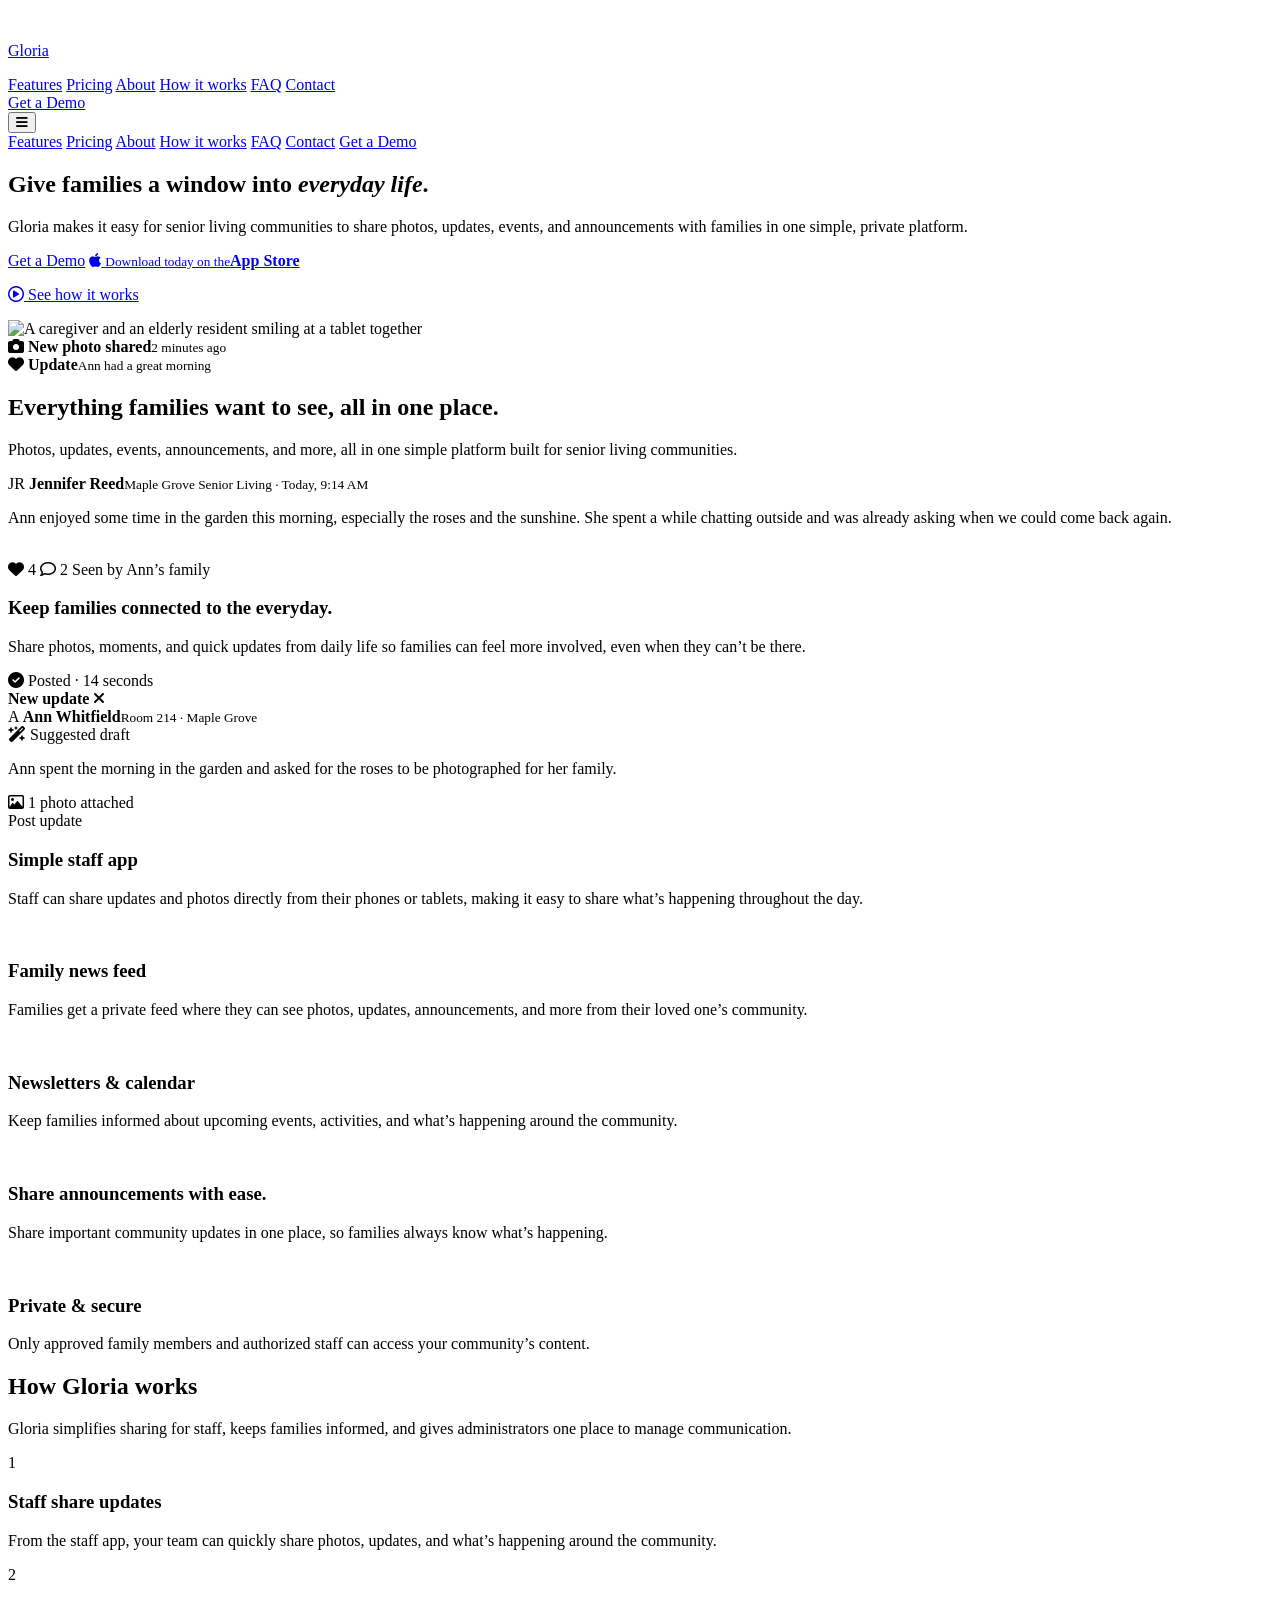
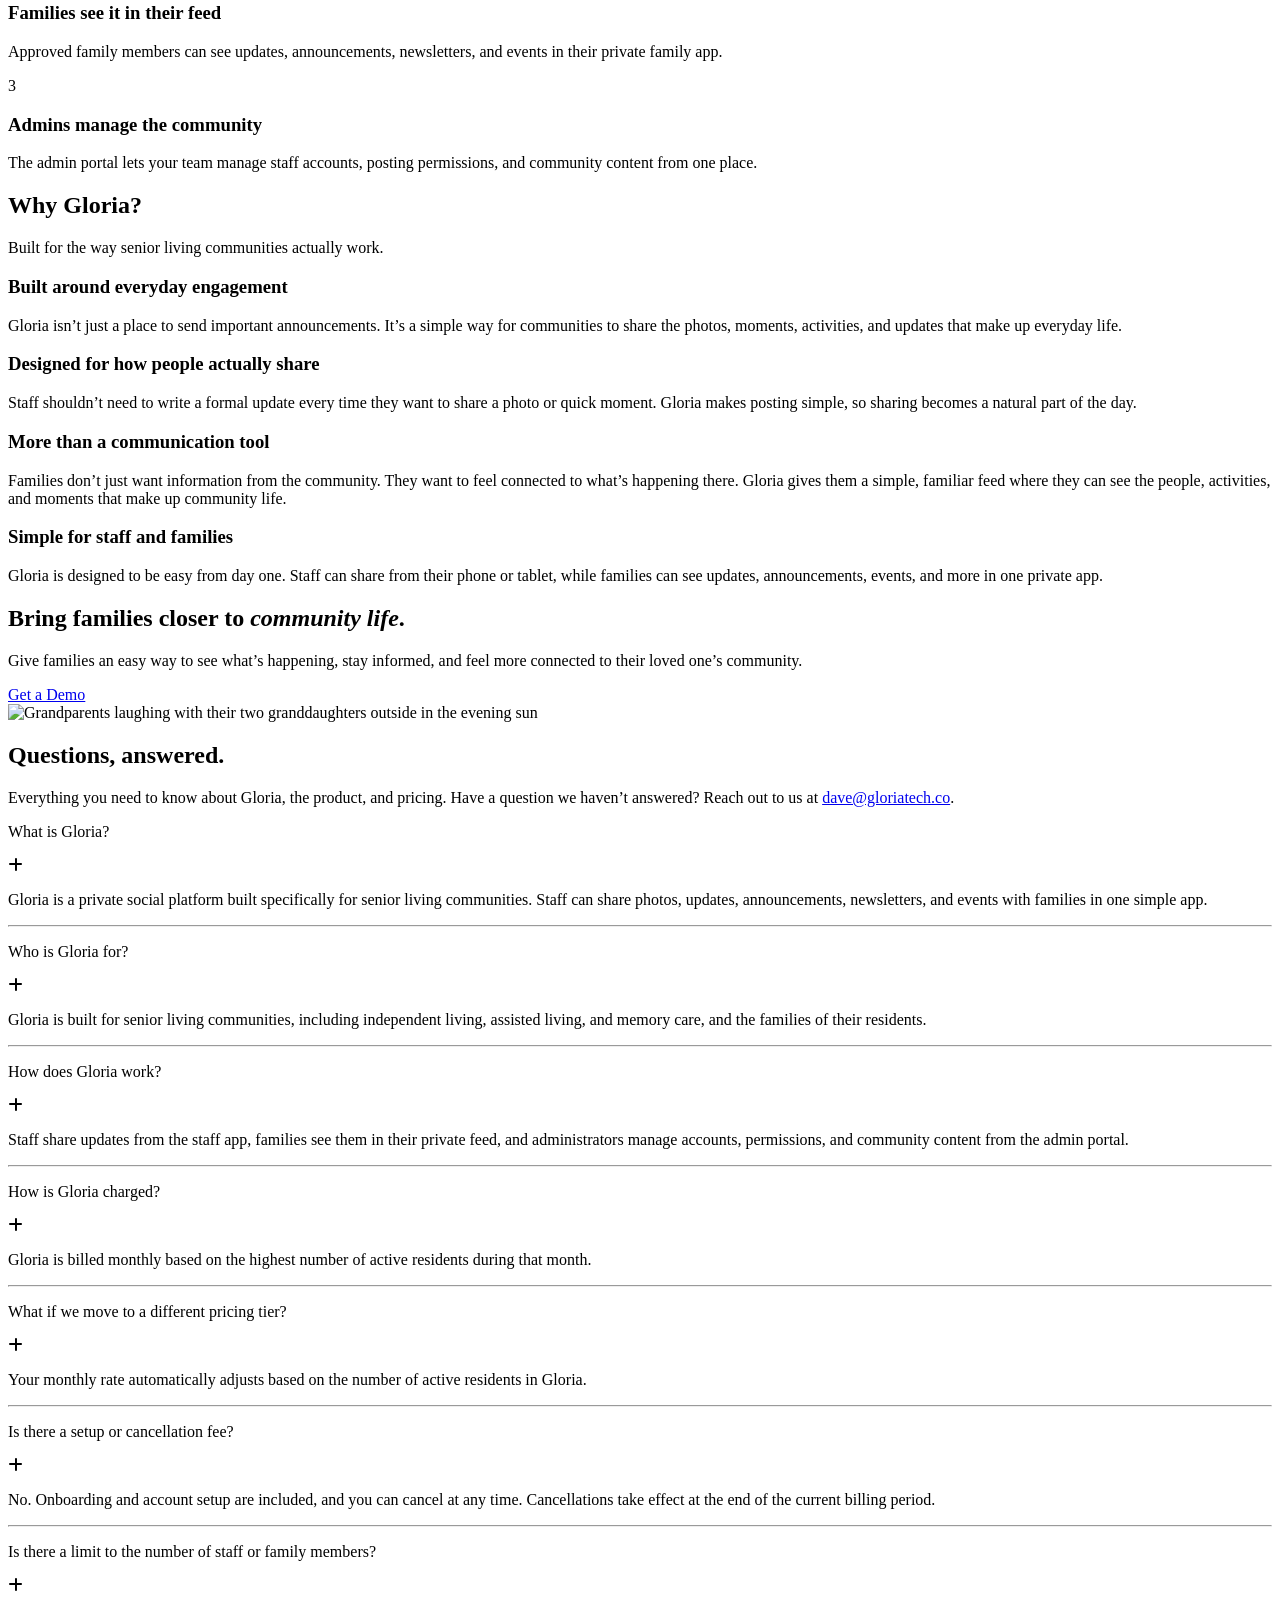
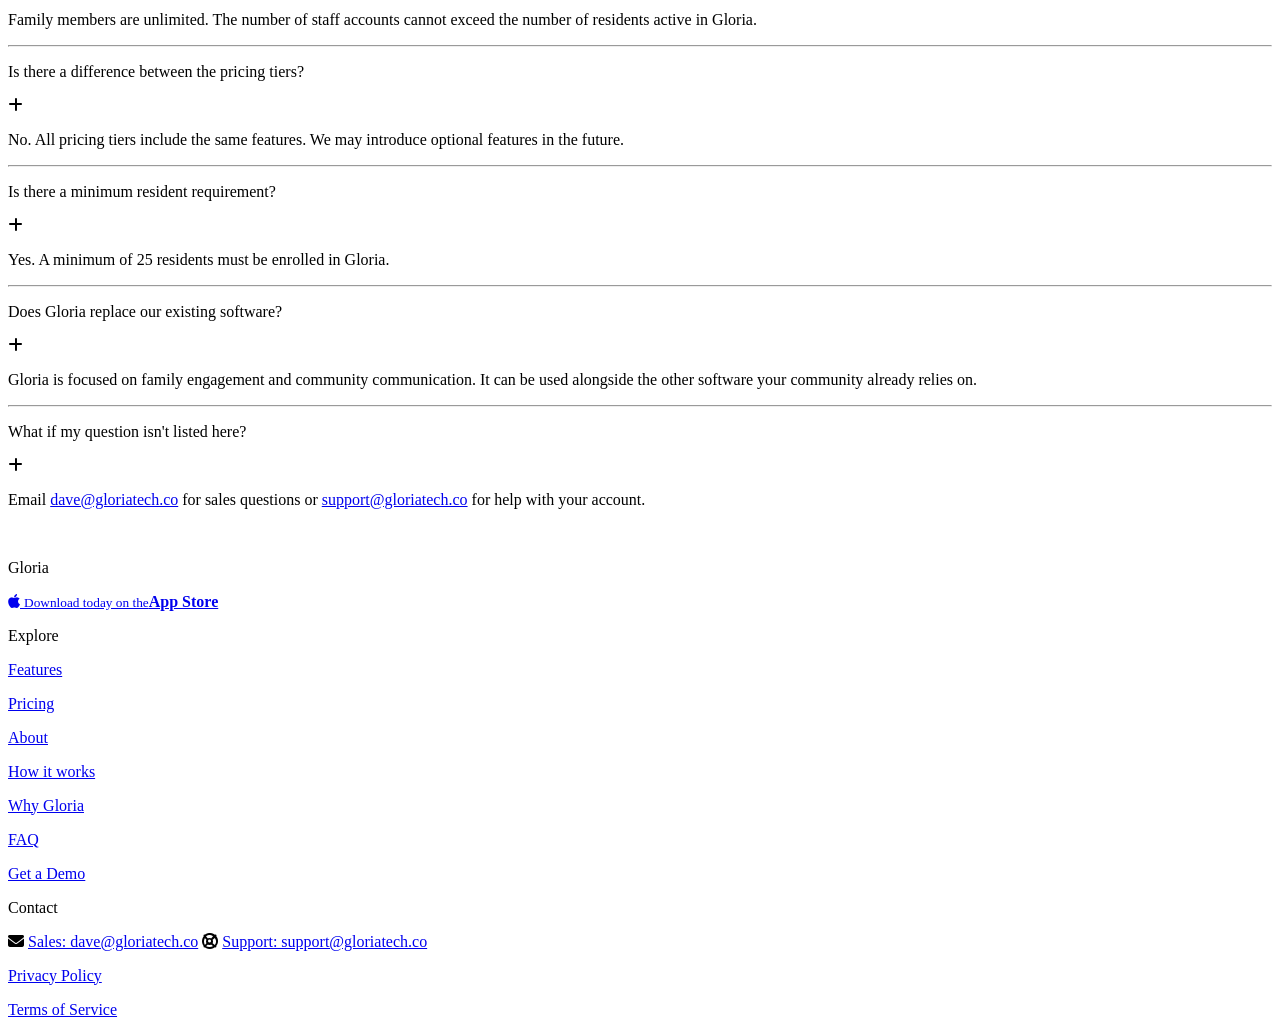
==== commit 012c68db: "Dave copy pass: hero, tiles, how it works, why, closing, FAQ, features, about, pricing tiers to 200 " ====
--- a/index.html
+++ b/index.html
@@ -4,16 +4,16 @@
     <base href="/Gloria-Front-Facing/">
     <meta charset="UTF-8" />
     <meta name="viewport" content="width=device-width, initial-scale=1.0, viewport-fit=cover" />
-    <meta name="description" content="Gloria helps senior living communities share meaningful updates, photos, announcements, and events with families in one simple, private platform." />
-    <meta property="og:title" content="Gloria — Keep families connected. Without adding to staff workloads." />
-    <meta property="og:description" content="Gloria connects caregivers and families with photos, wellness updates, announcements, newsletters, and calendars — bringing transparency and peace of mind to long-term care." />
+    <meta name="description" content="Gloria makes it easy for senior living communities to share photos, updates, events, and announcements with families in one simple, private platform." />
+    <meta property="og:title" content="Gloria" />
+    <meta property="og:description" content="Gloria makes it easy for senior living communities to share photos, updates, events, and announcements with families in one simple, private platform." />
     <meta property="og:image" content="https://gloriatech.co/images/link-logo.png" />
     <meta property="og:image:alt" content="Gloria logo" />
     <meta property="og:url" content="https://gloriatech.co" />
     <meta property="og:type" content="website" />
     <meta name="twitter:card" content="summary" />
     <link rel="canonical" href="https://gloriatech.co/" />
-    <title>Gloria — Keep families connected, without adding to staff workloads</title>
+    <title>Gloria</title>
     <meta name="theme-color" content="#FDFAF7">
     <meta name="apple-mobile-web-app-status-bar-style" content="black-translucent">
     <link rel="icon" type="image/png" href="favicon-96x96.png" sizes="96x96" />
@@ -36,7 +36,7 @@
         <div class="branding branding-nav-flex">
             <a href="./" class="logo" id="logo">
                 <span>
-                    <img class="logo-img" alt="" aria-hidden="true" src="images/logo-nav.png?v=7">
+                    <img class="logo-img" alt="" aria-hidden="true" src="images/logo.png?v=15">
                     <p class="logo-text">Gloria</p>
                 </span>
             </a>
@@ -73,8 +73,8 @@
     <!-- Hero -->
     <section class="hero-split">
         <div class="hero-copy">
-            <h1>Keep families <em>connected</em>.<br>Without adding to staff workloads.</h1>
-            <p class="hero-sub">Gloria helps senior living communities share meaningful updates, photos, announcements, and events with families in one simple, private platform.</p>
+            <h1>Give families a window into <em>everyday life</em>.</h1>
+            <p class="hero-sub">Gloria makes it easy for senior living communities to share photos, updates, events, and announcements with families in one simple, private platform.</p>
             <div class="hero-actions">
                 <a id="hero-button" href="demo">Get a Demo</a>
                 <a class="appstore-badge on-light" href="#" aria-label="Download Gloria on the App Store">
@@ -107,8 +107,8 @@
 
     <!-- Bento features -->
     <section class="bento-section reveal" id="features">
-        <h2 class="section-header">Everything families need to feel close</h2>
-        <p class="section-subhead">Photos, updates, announcements, newsletters, and events, all in one simple, private app that families will love.</p>
+        <h2 class="section-header">Everything families want to see, all in one place.</h2>
+        <p class="section-subhead">Photos, updates, events, announcements, and more, all in one simple platform built for senior living communities.</p>
 
         <div class="bento">
 
@@ -129,8 +129,8 @@
                         <span class="post-family">Seen by Ann&rsquo;s family</span>
                     </div>
                 </article>
-                <h3>Keep families close to the everyday.</h3>
-                <p>Share photos, moments, and quick updates so families can feel part of daily life, even when they can&rsquo;t be there.</p>
+                <h3>Keep families connected to the everyday.</h3>
+                <p>Share photos, moments, and quick updates from daily life so families can feel more involved, even when they can&rsquo;t be there.</p>
             </div>
 
             <div class="bento-tile bento-photos">
@@ -157,31 +157,31 @@
                     </article>
                 </div>
                 <h3>Simple staff app</h3>
-                <p>Post updates in seconds without interrupting your team's day.</p>
+                <p>Staff can share updates and photos directly from their phones or tablets, making it easy to share what&rsquo;s happening throughout the day.</p>
             </div>
 
             <div class="bento-tile">
                 <img class="bento-icon" alt="" aria-hidden="true" src="images/moments-icon.svg">
                 <h3>Family news feed</h3>
-                <p>A private feed where approved family members see updates, photos, and announcements in one place.</p>
+                <p>Families get a private feed where they can see photos, updates, announcements, and more from their loved one&rsquo;s community.</p>
             </div>
 
             <div class="bento-tile">
                 <img class="bento-icon" alt="" aria-hidden="true" src="images/newsletter-icon.svg">
                 <h3>Newsletters &amp; calendar</h3>
-                <p>Publish newsletters and share upcoming events so families always know what's happening.</p>
+                <p>Keep families informed about upcoming events, activities, and what&rsquo;s happening around the community.</p>
             </div>
 
             <div class="bento-tile bento-wide">
                 <img class="bento-icon" alt="" aria-hidden="true" src="images/announce-icon.svg">
-                <h3>Community announcements</h3>
-                <p>Important news, reminders, and schedule changes, shared with every family at once.</p>
-            </div>
-
-            <div class="bento-tile bento-wide bento-stat">
-                <p class="stat-figure">Private</p>
-                <h3>Secure &amp; private</h3>
-                <p>Updates are only visible to approved family members and authorized staff.</p>
+                <h3>Share announcements with ease.</h3>
+                <p>Share important community updates in one place, so families always know what&rsquo;s happening.</p>
+            </div>
+
+            <div class="bento-tile bento-wide">
+                <img class="bento-icon" alt="" aria-hidden="true" src="images/transparency-icon.svg">
+                <h3>Private &amp; secure</h3>
+                <p>Only approved family members and authorized staff can access your community&rsquo;s content.</p>
             </div>
 
         </div>
@@ -191,22 +191,22 @@
     <!-- How it works -->
     <section class="how-section reveal" id="how">
         <h2 class="section-header">How Gloria works</h2>
-        <p class="section-subhead">One simple flow keeps staff, residents, and families on the same page.</p>
+        <p class="section-subhead">Gloria simplifies sharing for staff, keeps families informed, and gives administrators one place to manage communication.</p>
         <div class="timeline">
             <div class="tl-step">
                 <span class="tl-dot">1</span>
-                <h3 class="tl-title">Staff post in seconds</h3>
-                <p class="tl-text">From the staff app, your team shares photos and updates from daily life. With AI-assisted drafts, no one stares at a blank screen.</p>
+                <h3 class="tl-title">Staff share updates</h3>
+                <p class="tl-text">From the staff app, your team can quickly share photos, updates, and what&rsquo;s happening around the community.</p>
             </div>
             <div class="tl-step">
                 <span class="tl-dot">2</span>
                 <h3 class="tl-title">Families see it in their feed</h3>
-                <p class="tl-text">Approved family members get notified and follow every update, announcement, newsletter, and event in the family app.</p>
+                <p class="tl-text">Approved family members can see updates, announcements, newsletters, and events in their private family app.</p>
             </div>
             <div class="tl-step">
                 <span class="tl-dot">3</span>
-                <h3 class="tl-title">Admins stay in control</h3>
-                <p class="tl-text">The admin portal manages staff accounts, posting permissions, and community content from one place.</p>
+                <h3 class="tl-title">Admins manage the community</h3>
+                <p class="tl-text">The admin portal lets your team manage staff accounts, posting permissions, and community content from one place.</p>
             </div>
         </div>
     </section>
@@ -218,24 +218,20 @@
         <p class="section-subhead">Built for the way senior living communities actually work.</p>
         <div class="why-grid">
             <article class="why-card">
-                <h3>Keep families consistently informed</h3>
-                <p>You may already share updates with families. Gloria makes it quick, consistent, and easy to delegate, so communication doesn&rsquo;t depend on one or two people.</p>
+                <h3>Built around everyday engagement</h3>
+                <p>Gloria isn&rsquo;t just a place to send important announcements. It&rsquo;s a simple way for communities to share the photos, moments, activities, and updates that make up everyday life.</p>
             </article>
             <article class="why-card">
-                <h3>Build trust with families</h3>
-                <p>Give families a clearer view of everyday life in your community through regular updates, photos, and timely communication.</p>
+                <h3>Designed for how people actually share</h3>
+                <p>Staff shouldn&rsquo;t need to write a formal update every time they want to share a photo or quick moment. Gloria makes posting simple, so sharing becomes a natural part of the day.</p>
             </article>
             <article class="why-card">
-                <h3>Easy setup and onboarding</h3>
-                <p>No complicated rollout or lengthy training. We help get your community set up and ready to use Gloria in just a few days.</p>
+                <h3>More than a communication tool</h3>
+                <p>Families don&rsquo;t just want information from the community. They want to feel connected to what&rsquo;s happening there. Gloria gives them a simple, familiar feed where they can see the people, activities, and moments that make up community life.</p>
             </article>
             <article class="why-card">
-                <h3>Simple for everyone to use</h3>
-                <p>Gloria feels familiar from the start. Staff can share updates quickly, while families get everything in a simple app on their phone or tablet.</p>
-            </article>
-            <article class="why-card why-card-wide why-card-closing">
-                <h3>Designed around families</h3>
-                <p>Give families a window into their loved one&rsquo;s day without complicated portals, buried menus, or another system they have to learn.</p>
+                <h3>Simple for staff and families</h3>
+                <p>Gloria is designed to be easy from day one. Staff can share from their phone or tablet, while families can see updates, announcements, events, and more in one private app.</p>
             </article>
         </div>
     </section>
@@ -244,8 +240,8 @@
     <!-- Closing panel -->
     <section class="closing-panel reveal">
         <div class="closing-copy">
-            <h2>We bridge the gap between <em>home</em> and <em>family</em></h2>
-            <p class="closing-text">Join the families and caregivers who trust Gloria to simplify communication and provide better care for their loved ones.</p>
+            <h2>Bring families closer to <em>community life</em>.</h2>
+            <p class="closing-text">Give families an easy way to see what&rsquo;s happening, stay informed, and feel more connected to their loved one&rsquo;s community.</p>
             <a class="closing-button" href="demo">Get a Demo</a>
         </div>
         <div class="closing-photo">
@@ -260,40 +256,39 @@
     <!-- FAQ -->
     <section class="faq-section" id="faq">
         <div class="faq-intro">
-            <h2 class="faq-header">Questions, answered</h2>
-            <p class="faq-blurb">Everything you're wondering about Gloria, the product and the pricing. If it's not here, we're one email away.</p>
-            <a class="faq-contact" href="mailto:dave@gloriatech.co">dave@gloriatech.co <i class="fa-solid fa-arrow-right" aria-hidden="true"></i></a>
+            <h2 class="faq-header">Questions, answered.</h2>
+            <p class="faq-blurb">Everything you need to know about Gloria, the product, and pricing. Have a question we haven&rsquo;t answered? Reach out to us at <a class="faq-email" href="mailto:dave@gloriatech.co">dave@gloriatech.co</a>.</p>
         </div>
         <div class="faq-list">
             <div class="question" role="button" tabindex="0" aria-expanded="false" aria-controls="faq-answer-1">
                 <p>What is Gloria?</p>
                 <p class="faq-toggle"><i class="fa-solid fa-plus" aria-hidden="true"></i></p>
             </div>
-            <p class="answer" id="faq-answer-1">Gloria is a family communication platform built specifically for senior living communities. Staff share photos, updates, announcements, newsletters, and events with families in one simple, private app.</p>
+            <p class="answer" id="faq-answer-1">Gloria is a private social platform built specifically for senior living communities. Staff can share photos, updates, announcements, newsletters, and events with families in one simple app.</p>
             <hr/>
             <div class="question" role="button" tabindex="0" aria-expanded="false" aria-controls="faq-answer-2">
                 <p>Who is Gloria for?</p>
                 <p class="faq-toggle"><i class="fa-solid fa-plus" aria-hidden="true"></i></p>
             </div>
-            <p class="answer" id="faq-answer-2">Senior living communities, including independent living, assisted living, and memory care, and the families of their residents.</p>
+            <p class="answer" id="faq-answer-2">Gloria is built for senior living communities, including independent living, assisted living, and memory care, and the families of their residents.</p>
             <hr/>
             <div class="question" role="button" tabindex="0" aria-expanded="false" aria-controls="faq-answer-3">
                 <p>How does Gloria work?</p>
                 <p class="faq-toggle"><i class="fa-solid fa-plus" aria-hidden="true"></i></p>
             </div>
-            <p class="answer" id="faq-answer-3">Staff post from a simple staff app, approved family members follow along in the family app, and admins manage accounts, permissions, and content from the admin portal.</p>
+            <p class="answer" id="faq-answer-3">Staff share updates from the staff app, families see them in their private feed, and administrators manage accounts, permissions, and community content from the admin portal.</p>
             <hr/>
             <div class="question" role="button" tabindex="0" aria-expanded="false" aria-controls="faq-answer-4">
                 <p>How is Gloria charged?</p>
                 <p class="faq-toggle"><i class="fa-solid fa-plus" aria-hidden="true"></i></p>
             </div>
-            <p class="answer" id="faq-answer-4">Monthly, based on the highest number of residents active in Gloria that month.</p>
+            <p class="answer" id="faq-answer-4">Gloria is billed monthly based on the highest number of active residents during that month.</p>
             <hr/>
             <div class="question" role="button" tabindex="0" aria-expanded="false" aria-controls="faq-answer-5">
                 <p>What if we move to a different pricing tier?</p>
                 <p class="faq-toggle"><i class="fa-solid fa-plus" aria-hidden="true"></i></p>
             </div>
-            <p class="answer" id="faq-answer-5">Your rate is automatically adjusted based on the number of residents active in Gloria.</p>
+            <p class="answer" id="faq-answer-5">Your monthly rate automatically adjusts based on the number of active residents in Gloria.</p>
             <hr/>
             <div class="question" role="button" tabindex="0" aria-expanded="false" aria-controls="faq-answer-6">
                 <p>Is there a setup or cancellation fee?</p>
@@ -305,25 +300,31 @@
                 <p>Is there a limit to the number of staff or family members?</p>
                 <p class="faq-toggle"><i class="fa-solid fa-plus" aria-hidden="true"></i></p>
             </div>
-            <p class="answer" id="faq-answer-7">No. Family members are unlimited. You cannot have more staff members than residents active in Gloria.</p>
+            <p class="answer" id="faq-answer-7">Family members are unlimited. The number of staff accounts cannot exceed the number of residents active in Gloria.</p>
             <hr/>
             <div class="question" role="button" tabindex="0" aria-expanded="false" aria-controls="faq-answer-8">
                 <p>Is there a difference between the pricing tiers?</p>
                 <p class="faq-toggle"><i class="fa-solid fa-plus" aria-hidden="true"></i></p>
             </div>
-            <p class="answer" id="faq-answer-8">No. All pricing tiers include the same features, although we may add optional features in the future.</p>
+            <p class="answer" id="faq-answer-8">No. All pricing tiers include the same features. We may introduce optional features in the future.</p>
             <hr/>
             <div class="question" role="button" tabindex="0" aria-expanded="false" aria-controls="faq-answer-9">
                 <p>Is there a minimum resident requirement?</p>
                 <p class="faq-toggle"><i class="fa-solid fa-plus" aria-hidden="true"></i></p>
             </div>
-            <p class="answer" id="faq-answer-9">Yes. We require a minimum of 25 residents to be enrolled in Gloria.</p>
+            <p class="answer" id="faq-answer-9">Yes. A minimum of 25 residents must be enrolled in Gloria.</p>
             <hr/>
             <div class="question" role="button" tabindex="0" aria-expanded="false" aria-controls="faq-answer-10">
+                <p>Does Gloria replace our existing software?</p>
+                <p class="faq-toggle"><i class="fa-solid fa-plus" aria-hidden="true"></i></p>
+            </div>
+            <p class="answer" id="faq-answer-10">Gloria is focused on family engagement and community communication. It can be used alongside the other software your community already relies on.</p>
+            <hr/>
+            <div class="question" role="button" tabindex="0" aria-expanded="false" aria-controls="faq-answer-11">
                 <p>What if my question isn't listed here?</p>
                 <p class="faq-toggle"><i class="fa-solid fa-plus" aria-hidden="true"></i></p>
             </div>
-            <p class="answer" id="faq-answer-10">Email <a class="faq-email" href="mailto:dave@gloriatech.co">dave@gloriatech.co</a> for sales questions or <a class="faq-email" href="mailto:support@gloriatech.co">support@gloriatech.co</a> for help with your account. We&rsquo;re here to help!</p>
+            <p class="answer" id="faq-answer-11">Email <a class="faq-email" href="mailto:dave@gloriatech.co">dave@gloriatech.co</a> for sales questions or <a class="faq-email" href="mailto:support@gloriatech.co">support@gloriatech.co</a> for help with your account.</p>
         </div>
     </section>
 
@@ -334,10 +335,9 @@
     <footer id="contact">
         <div class="footer-brand">
             <span class="footer-logo">
-                <img class="logo-img" alt="" aria-hidden="true" src="images/logo-nav.png?v=7">
+                <img class="logo-img" alt="" aria-hidden="true" src="images/logo.png?v=15">
                 <p class="logo-text">Gloria</p>
             </span>
-            <p class="footer-tagline">Connecting caregivers and families for better care.</p>
             <a class="appstore-badge" href="#" aria-label="Download Gloria on the App Store">
                 <i class="fa-brands fa-apple" aria-hidden="true"></i>
                 <span class="badge-text"><small>Download today on the</small><strong>App Store</strong></span>
--- a/global.css
+++ b/global.css
@@ -2125,7 +2125,10 @@
     background: #FFFFFF; border: 3px solid var(--brand); box-shadow: 0 6px 16px rgba(248, 72, 0, 0.28); cursor: grab;
 }
 .pricing-range:focus-visible { box-shadow: 0 0 0 4px rgba(248, 96, 0, 0.25); }
-.pricing-scale { display: flex; justify-content: space-between; margin-top: 0.6rem; font-size: 0.8rem; color: var(--ink-muted); }
+.pricing-scale { position: relative; height: 1.2em; margin-top: 0.6rem; font-size: 0.8rem; color: var(--ink-muted); }
+.pricing-scale span { position: absolute; top: 0; transform: translateX(-50%); white-space: nowrap; }
+.pricing-scale span:first-child { transform: none; }
+.pricing-scale span:last-child { transform: translateX(-100%); }
 .pricing-min-note { margin-top: 1rem; font-size: 0.92rem; color: var(--ink-soft); font-weight: 300; }
 .pricing-min-note a { color: var(--brand-deep); font-weight: 600; }
 .pricing-result {
@@ -2133,6 +2136,9 @@
     padding: 1.9rem; box-shadow: 0 18px 40px rgba(33, 29, 26, 0.08); text-align: center;
 }
 .price-figure { font-family: var(--font-display); font-weight: 700; color: var(--ink); margin: 0 0 0.35rem; line-height: 1; }
+/* The global `span { display:flex }` rule stacked these inline spans into
+   five lines ("About $ / 750 / per month for / 50 / residents"). */
+.price-figure span, .price-total span { display: inline; }
 .price-currency { font-size: 1.6rem; vertical-align: top; color: var(--brand-deep); }
 #price-rate { font-size: clamp(3.2rem, 8vw, 4.5rem); color: var(--brand-deep); }
 .price-unit { font-family: var(--font-primary); font-weight: 400; font-size: 0.95rem; color: var(--ink-soft); margin-left: 0.3rem; }
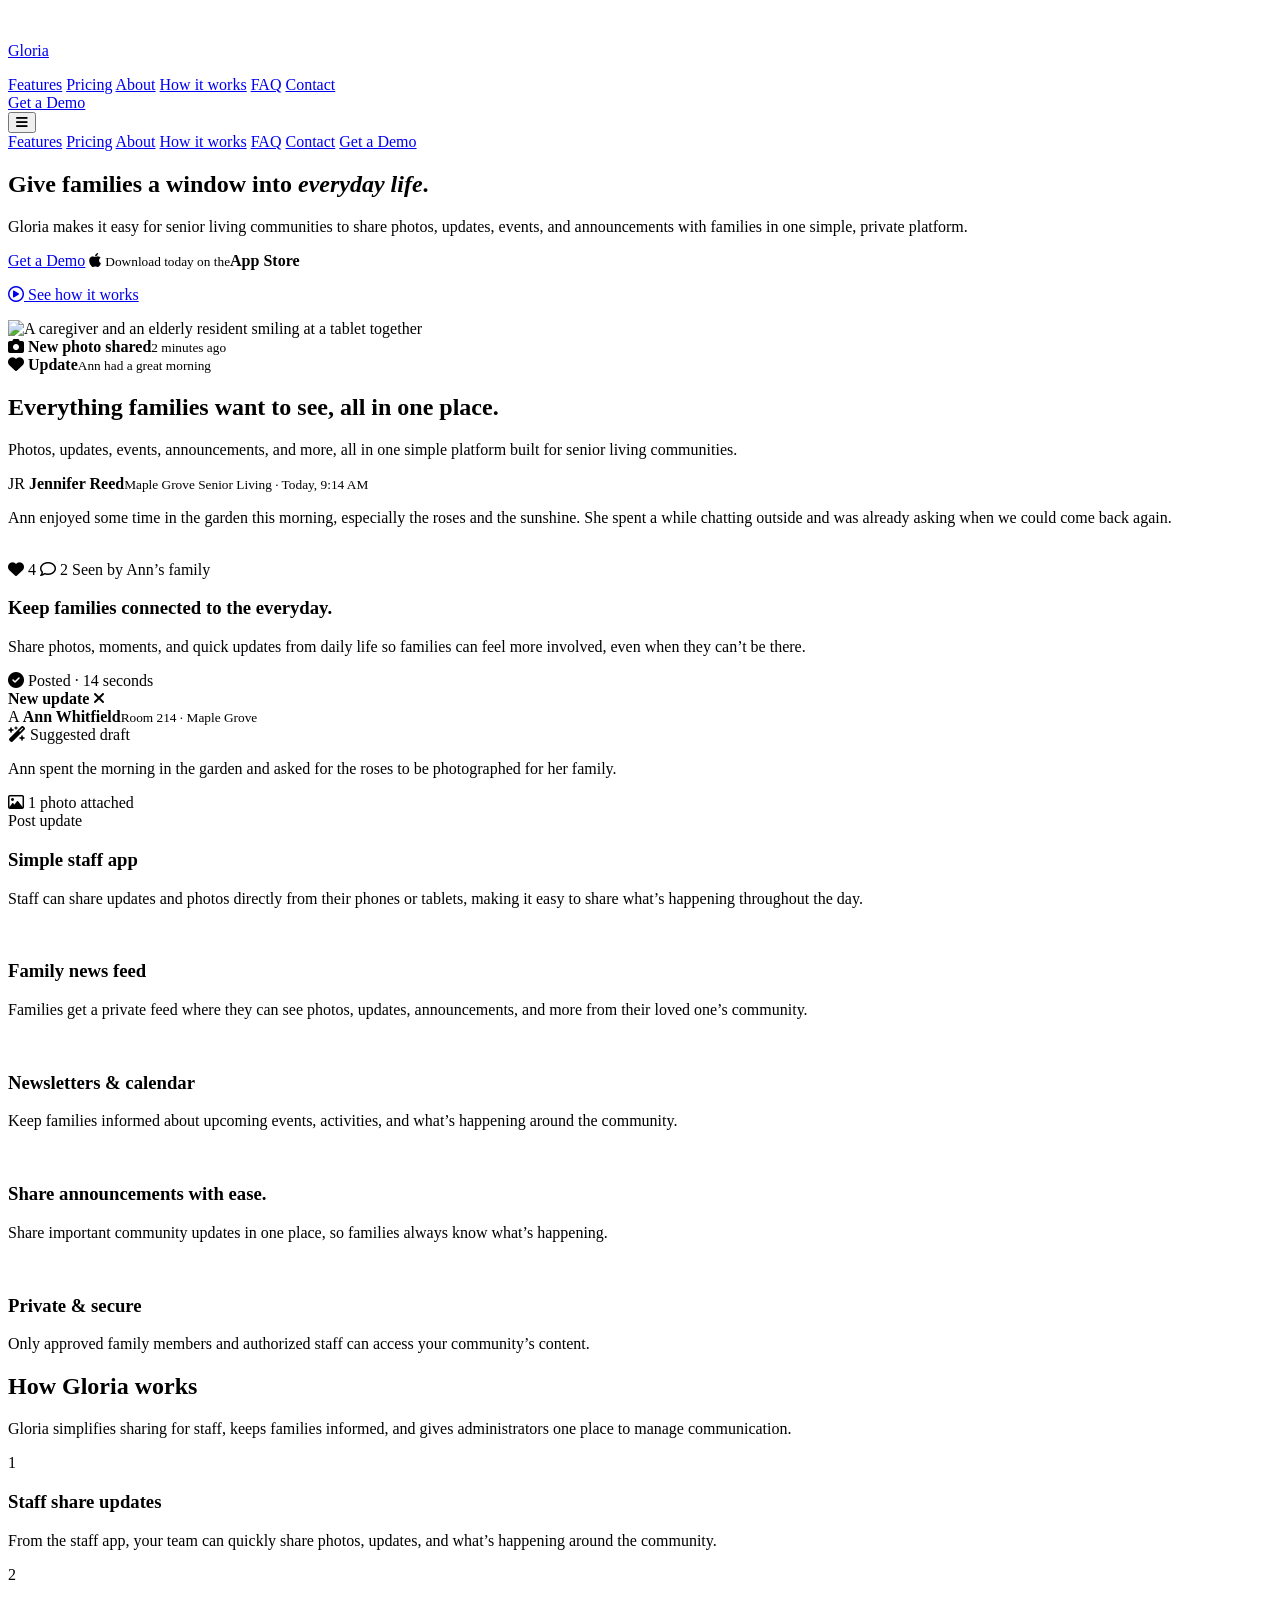
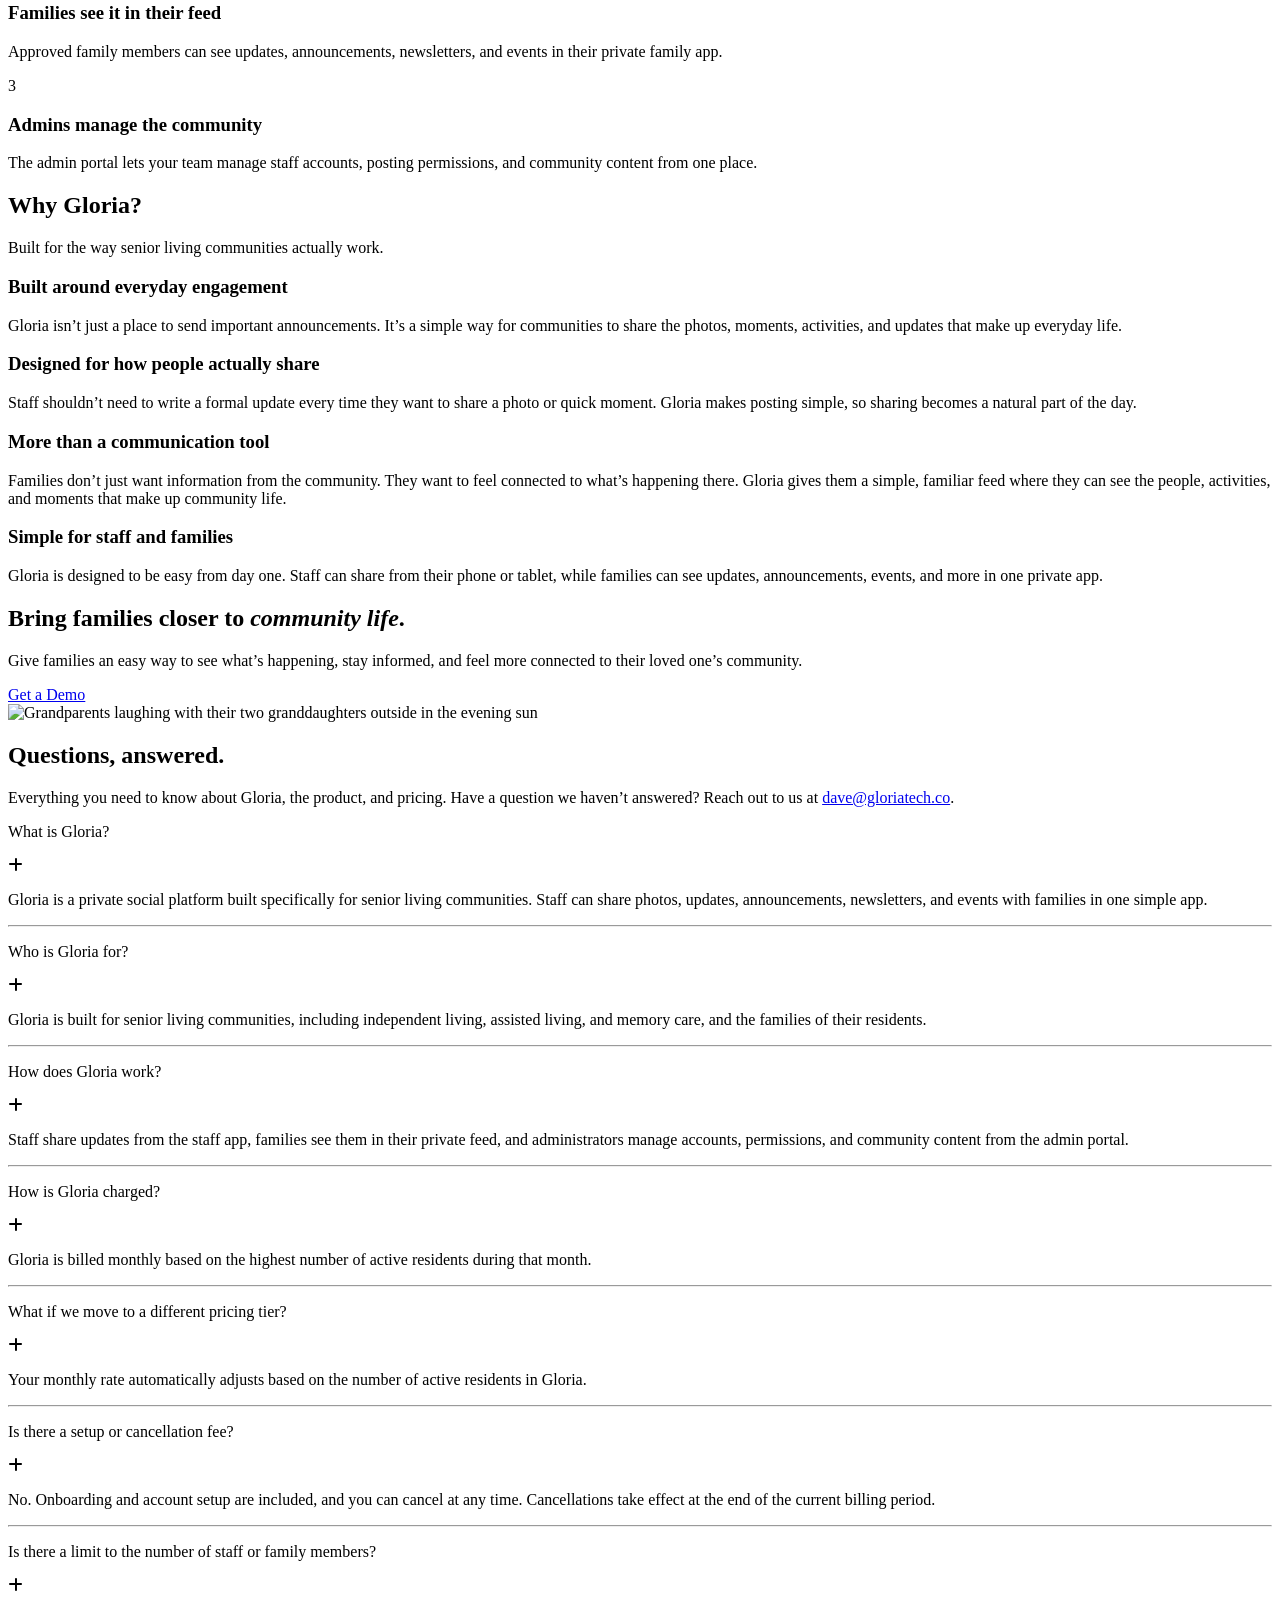
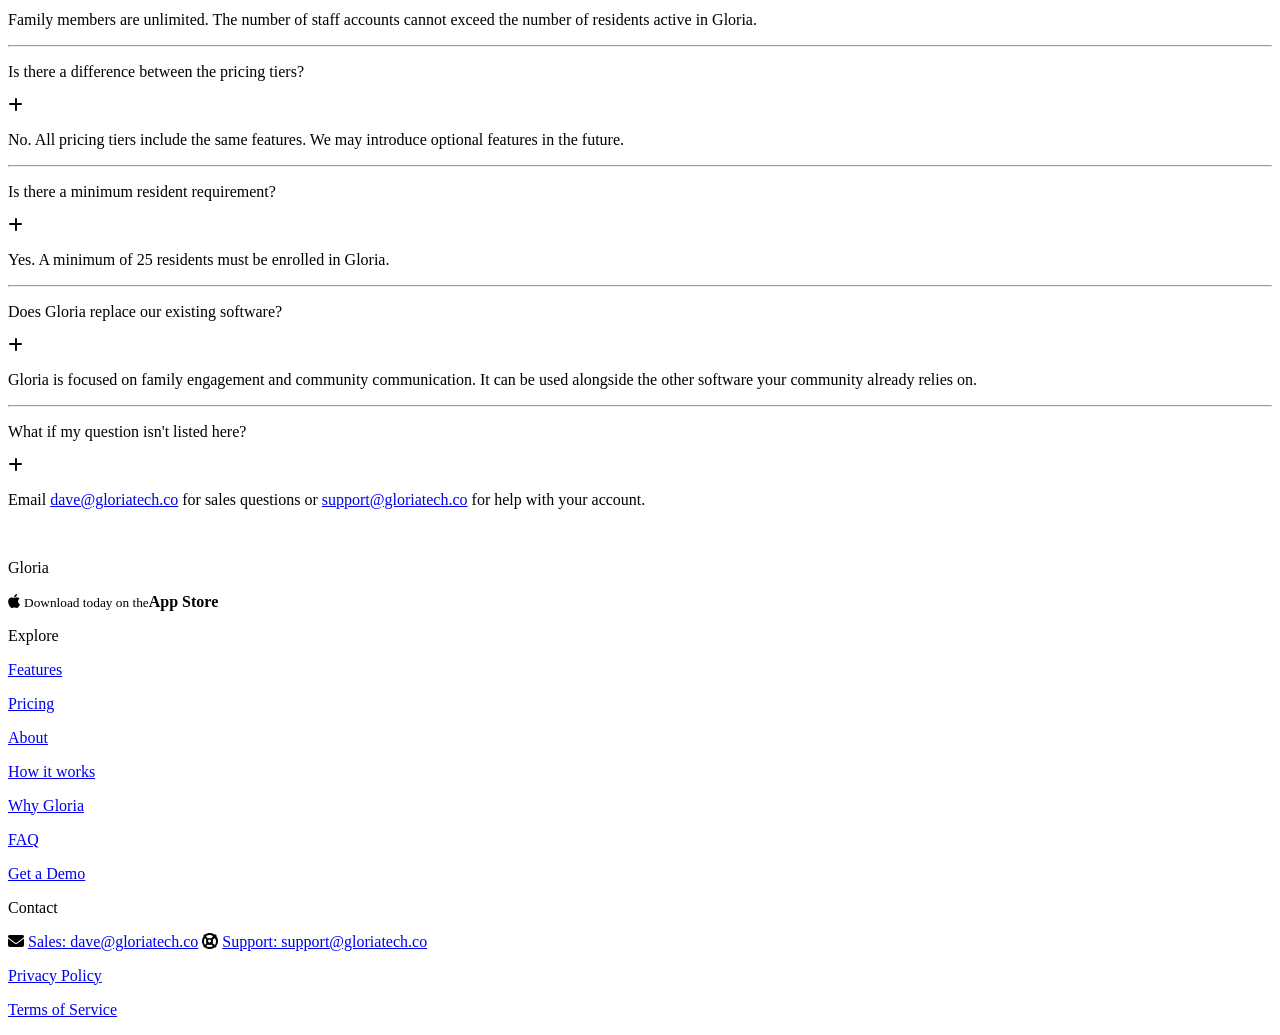
==== commit 0d92da01: "Disable the App Store badge until launch; GitHub Actions deploy to Bluehost on push to main" ====
--- a/index.html
+++ b/index.html
@@ -16,10 +16,10 @@
     <title>Gloria</title>
     <meta name="theme-color" content="#FDFAF7">
     <meta name="apple-mobile-web-app-status-bar-style" content="black-translucent">
-    <link rel="icon" type="image/png" href="favicon-96x96.png" sizes="96x96" />
-    <link rel="icon" type="image/svg+xml" href="favicon.svg" />
-    <link rel="shortcut icon" href="favicon.ico" />
-    <link rel="apple-touch-icon" sizes="180x180" href="apple-touch-icon.png" />
+    <link rel="icon" type="image/png" href="favicon-96x96.png?v=16" sizes="96x96" />
+    <link rel="icon" type="image/svg+xml" href="favicon.svg?v=16" />
+    <link rel="shortcut icon" href="favicon.ico?v=16" />
+    <link rel="apple-touch-icon" sizes="180x180" href="apple-touch-icon.png?v=16" />
     <meta name="apple-mobile-web-app-title" content="Gloria" />
     <link rel="manifest" href="site.webmanifest" />
     <link rel="preconnect" href="https://fonts.googleapis.com">
@@ -77,10 +77,10 @@
             <p class="hero-sub">Gloria makes it easy for senior living communities to share photos, updates, events, and announcements with families in one simple, private platform.</p>
             <div class="hero-actions">
                 <a id="hero-button" href="demo">Get a Demo</a>
-                <a class="appstore-badge on-light" href="#" aria-label="Download Gloria on the App Store">
+                <span class="appstore-badge on-light is-disabled" aria-disabled="true" title="Coming soon to the App Store">
                     <i class="fa-brands fa-apple" aria-hidden="true"></i>
                     <span class="badge-text"><small>Download today on the</small><strong>App Store</strong></span>
-                </a>
+                </span>
             </div>
             <p class="hero-secondary">
                 <a class="hero-link" href="#how"><i class="fa-regular fa-circle-play" aria-hidden="true"></i> See how it works</a>
@@ -338,10 +338,10 @@
                 <img class="logo-img" alt="" aria-hidden="true" src="images/logo.png?v=15">
                 <p class="logo-text">Gloria</p>
             </span>
-            <a class="appstore-badge" href="#" aria-label="Download Gloria on the App Store">
+            <span class="appstore-badge is-disabled" aria-disabled="true" title="Coming soon to the App Store">
                 <i class="fa-brands fa-apple" aria-hidden="true"></i>
                 <span class="badge-text"><small>Download today on the</small><strong>App Store</strong></span>
-            </a>
+            </span>
         </div>
         <div class="footer-col">
             <p class="footer-title">Explore</p>
--- a/global.css
+++ b/global.css
@@ -156,6 +156,10 @@
 }
 
 /*********************************** HEADER *********************************/
+
+/* Anchor jumps (How it works, Why Gloria, FAQ) land under the sticky header
+   without it: leave room for the bar so the section heading stays visible. */
+section[id] { scroll-margin-top: 112px; }
 
 header {
     display: flex;
@@ -387,6 +391,11 @@
     background: rgba(253, 250, 247, 0.04);
     transition: background-color 0.2s ease, border-color 0.2s ease;
 }
+
+/* App Store badge is disabled until the app is live (Richard, 2026-09-21):
+   not a link, no hover, muted. Re-enable by turning the span back into an <a>
+   with the App Store URL and dropping is-disabled. */
+.appstore-badge.is-disabled { pointer-events: none; cursor: default; opacity: 0.55; }
 
 .appstore-badge:hover {
     background: rgba(253, 250, 247, 0.10);
@@ -1854,58 +1863,71 @@
 }
 
 .contact-card {
+    /* Two-panel business card (Richard, 2026-09-21): brand panel left,
+       details right. Sized to content, no fixed aspect ratio, no watermark. */
     position: relative;
-    width: min(100%, 30rem);
-    aspect-ratio: 7 / 4;
+    width: min(100%, 36rem);
+    display: grid;
+    grid-template-columns: 10rem 1fr;
+    overflow: hidden;
+    border-radius: 1.1rem;
+    background: #1F1B18;
+    border: 1px solid rgba(255, 154, 51, 0.35);
+    box-shadow:
+        0 40px 80px rgba(20, 16, 12, 0.55),
+        0 0 70px rgba(248, 96, 0, 0.22);
+    transform: translateY(14px) scale(0.97);
+    transition: transform 0.3s cubic-bezier(0.22, 1, 0.36, 1);
+}
+
+.contact-overlay.open .contact-card {
+    transform: none;
+}
+
+.card-side {
     display: flex;
     flex-direction: column;
-    justify-content: space-between;
-    overflow: hidden;
-    border: 2px solid transparent;
-    background:
-        radial-gradient(ellipse 90% 70% at 85% -10%, rgba(248, 96, 0, 0.16), transparent 60%) padding-box,
-        linear-gradient(#1F1B18, #1F1B18) padding-box,
-        linear-gradient(135deg, #FF9A33 0%, rgba(248, 72, 0, 0.65) 30%, rgba(253, 250, 247, 0.22) 65%, #F87200 100%) border-box;
-    border-radius: 1.1rem;
-    padding: 1.9rem 2.1rem;
-    box-shadow:
-        inset 0 1px 0 rgba(255, 255, 255, 0.06),
-        0 40px 80px rgba(20, 16, 12, 0.55),
-        0 0 70px rgba(248, 96, 0, 0.30);
-    transform: translateY(14px) scale(0.97) rotate(-0.5deg);
-    transition: transform 0.3s cubic-bezier(0.22, 1, 0.36, 1);
-}
-
-/* Faint brand-mark watermark, like a printed card */
-.contact-card::after {
-    content: "";
-    position: absolute;
-    right: -34px;
-    bottom: -44px;
-    width: 190px;
-    height: 190px;
-    background: url('images/logo.png') no-repeat center / contain;
-    opacity: 0.09;
-    pointer-events: none;
-}
-
-.contact-overlay.open .contact-card {
-    transform: none;
+    align-items: center;
+    justify-content: center;
+    gap: 0.6rem;
+    padding: 2rem 1.25rem;
+    background: var(--brand-gradient-strong, linear-gradient(160deg, #FF8A00, #F84800));
+    color: #FFFFFF;
+}
+
+.card-side img { width: 64px; height: 64px; filter: brightness(0) invert(1); }
+
+.card-wordmark {
+    font-family: var(--font-secondary);
+    font-size: 1.8rem;
+    font-weight: 500;
+    color: #FFFFFF;
+    line-height: 1;
+}
+
+.card-main {
+    position: relative;
+    display: flex;
+    flex-direction: column;
+    justify-content: center;
+    gap: 0.9rem;
+    padding: 2rem 2rem 1.8rem 1.9rem;
+    min-width: 0;
 }
 
 .contact-close {
     position: absolute;
-    top: 1.1rem;
-    right: 1.1rem;
-    width: 2.4rem;
-    height: 2.4rem;
+    top: 0.85rem;
+    right: 0.85rem;
+    width: 2.2rem;
+    height: 2.2rem;
     display: flex;
     align-items: center;
     justify-content: center;
     border-radius: 50%;
     background: rgba(253, 250, 247, 0.08);
     color: #C9BFB6;
-    font-size: 1rem;
+    font-size: 0.95rem;
     transition: background-color 0.2s ease, color 0.2s ease;
 }
 
@@ -1914,74 +1936,67 @@
     color: #FFF6ED;
 }
 
-.card-brand {
-    display: flex;
-    align-items: center;
-    gap: 8px;
-}
-
-.card-brand img { width: 30px; }
-
-.card-wordmark {
-    font-family: var(--font-secondary);
-    font-size: 1.7rem;
-    font-weight: 500;
-    color: var(--brand-amber);
-}
-
-.card-tagline {
-    color: #A89C90;
-    font-weight: 300;
-    font-size: 0.88rem;
-    margin-top: 0.3rem;
-}
-
 .card-name {
     font-family: var(--font-display);
-    font-size: 1.3rem;
+    font-size: 1.45rem;
     font-weight: 600;
     color: #FBF4EC;
+    line-height: 1.15;
+    padding-right: 2.5rem;
 }
 
 .card-role {
-    font-size: 0.72rem;
-    font-weight: 600;
-    letter-spacing: 0.14em;
-    text-transform: uppercase;
-    color: var(--brand-amber);
-    margin: 0.25rem 0 1rem;
-}
+    font-size: 0.95rem;
+    font-weight: 400;
+    color: #C9BFB6;
+    margin-top: 0.15rem;
+}
+
+.card-rows { display: flex; flex-direction: column; gap: 0.75rem; }
 
 .card-email-row {
     display: flex;
     align-items: center;
-    gap: 0.6rem;
+    gap: 0.7rem;
+    min-width: 0;
 }
 
 .card-email-row > i {
     color: var(--brand-amber);
     font-size: 0.9rem;
+    width: 1rem;
+    text-align: center;
+}
+
+.card-email-text { display: flex; flex-direction: column; align-items: flex-start; min-width: 0; line-height: 1.2; }
+
+.card-email-label {
+    color: #A89C90;
+    font-size: 0.72rem;
+    display: block;
+    margin-bottom: 0.1rem;
 }
 
 .card-email {
     color: #FBF4EC;
     font-size: 0.95rem;
     font-weight: 500;
-    overflow-wrap: anywhere;
+    white-space: nowrap;
+    display: block;
 }
 
 .copy-email {
     display: inline-flex;
     align-items: center;
-    gap: 0.4rem;
+    gap: 0.35rem;
+    margin-left: auto;
     background: rgba(253, 250, 247, 0.10);
     color: #FBF4EC;
     font-family: var(--font-primary);
-    font-size: 0.78rem;
+    font-size: 0.75rem;
     font-weight: 600;
     border-radius: 0.55rem;
-    padding: 0.4rem 0.7rem;
-    margin-left: 0.4rem;
+    padding: 0.35rem 0.6rem;
     white-space: nowrap;
     transition: background-color 0.2s ease;
 }
@@ -1993,11 +2008,26 @@
     color: var(--brand-amber);
 }
 
+.card-demo {
+    align-self: flex-start;
+    margin-top: 0.2rem;
+    padding: 0.6rem 1.1rem;
+    border-radius: 999px;
+    background: var(--brand-gradient-strong, linear-gradient(160deg, #FF8A00, #F84800));
+    color: #FFFFFF;
+    font-size: 0.88rem;
+    font-weight: 600;
+    text-decoration: none;
+}
+
 @media (max-width: 519px) {
-    .contact-card {
-        aspect-ratio: auto;
-        gap: 2.5rem;
-    }
+    .contact-card { grid-template-columns: 1fr; }
+    .card-side { flex-direction: row; padding: 1.1rem 1.25rem; }
+    .card-side img { width: 36px; height: 36px; }
+    .card-wordmark { font-size: 1.4rem; }
+    .card-main { padding: 1.5rem 1.25rem 1.4rem; }
+    .contact-close { top: 0.7rem; right: 0.7rem; background: rgba(0, 0, 0, 0.25); color: #FFFFFF; }
+    .card-email { white-space: normal; overflow-wrap: anywhere; }
 }
 
 @media (prefers-reduced-motion: reduce) {
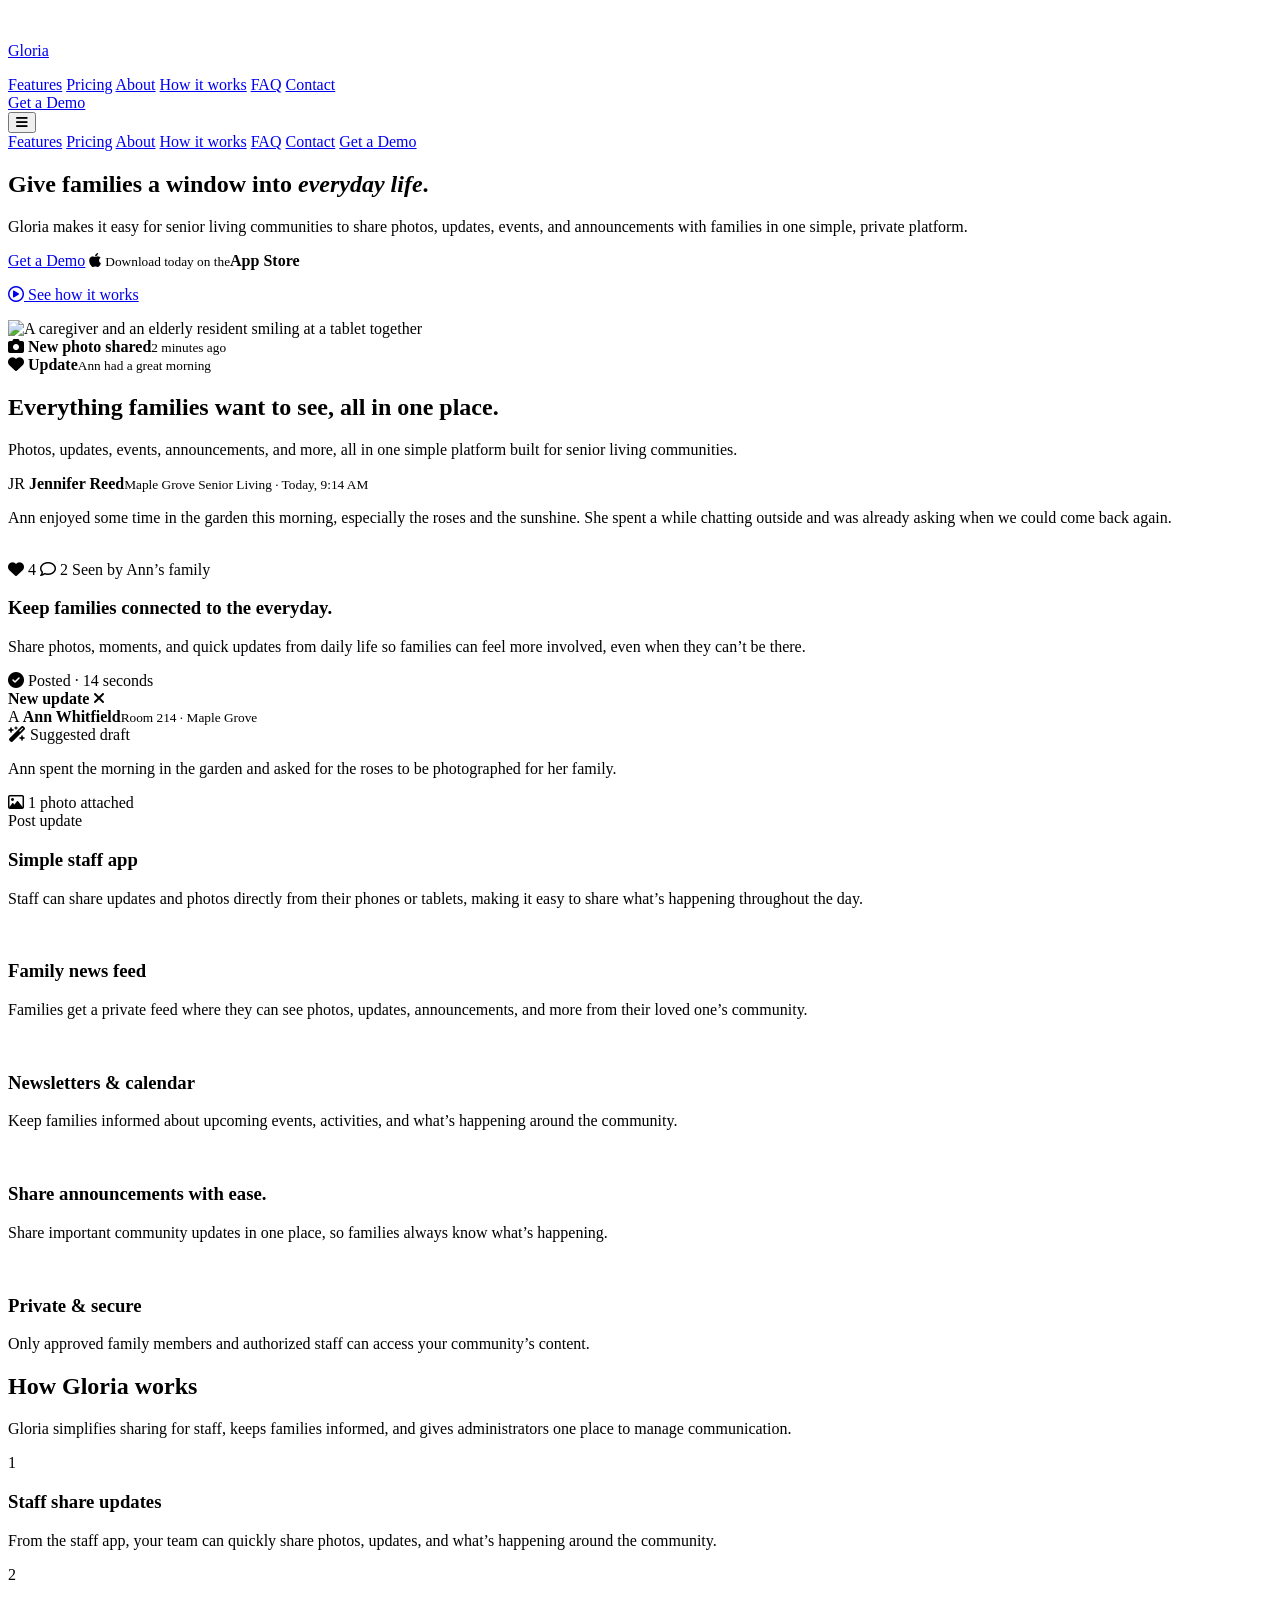
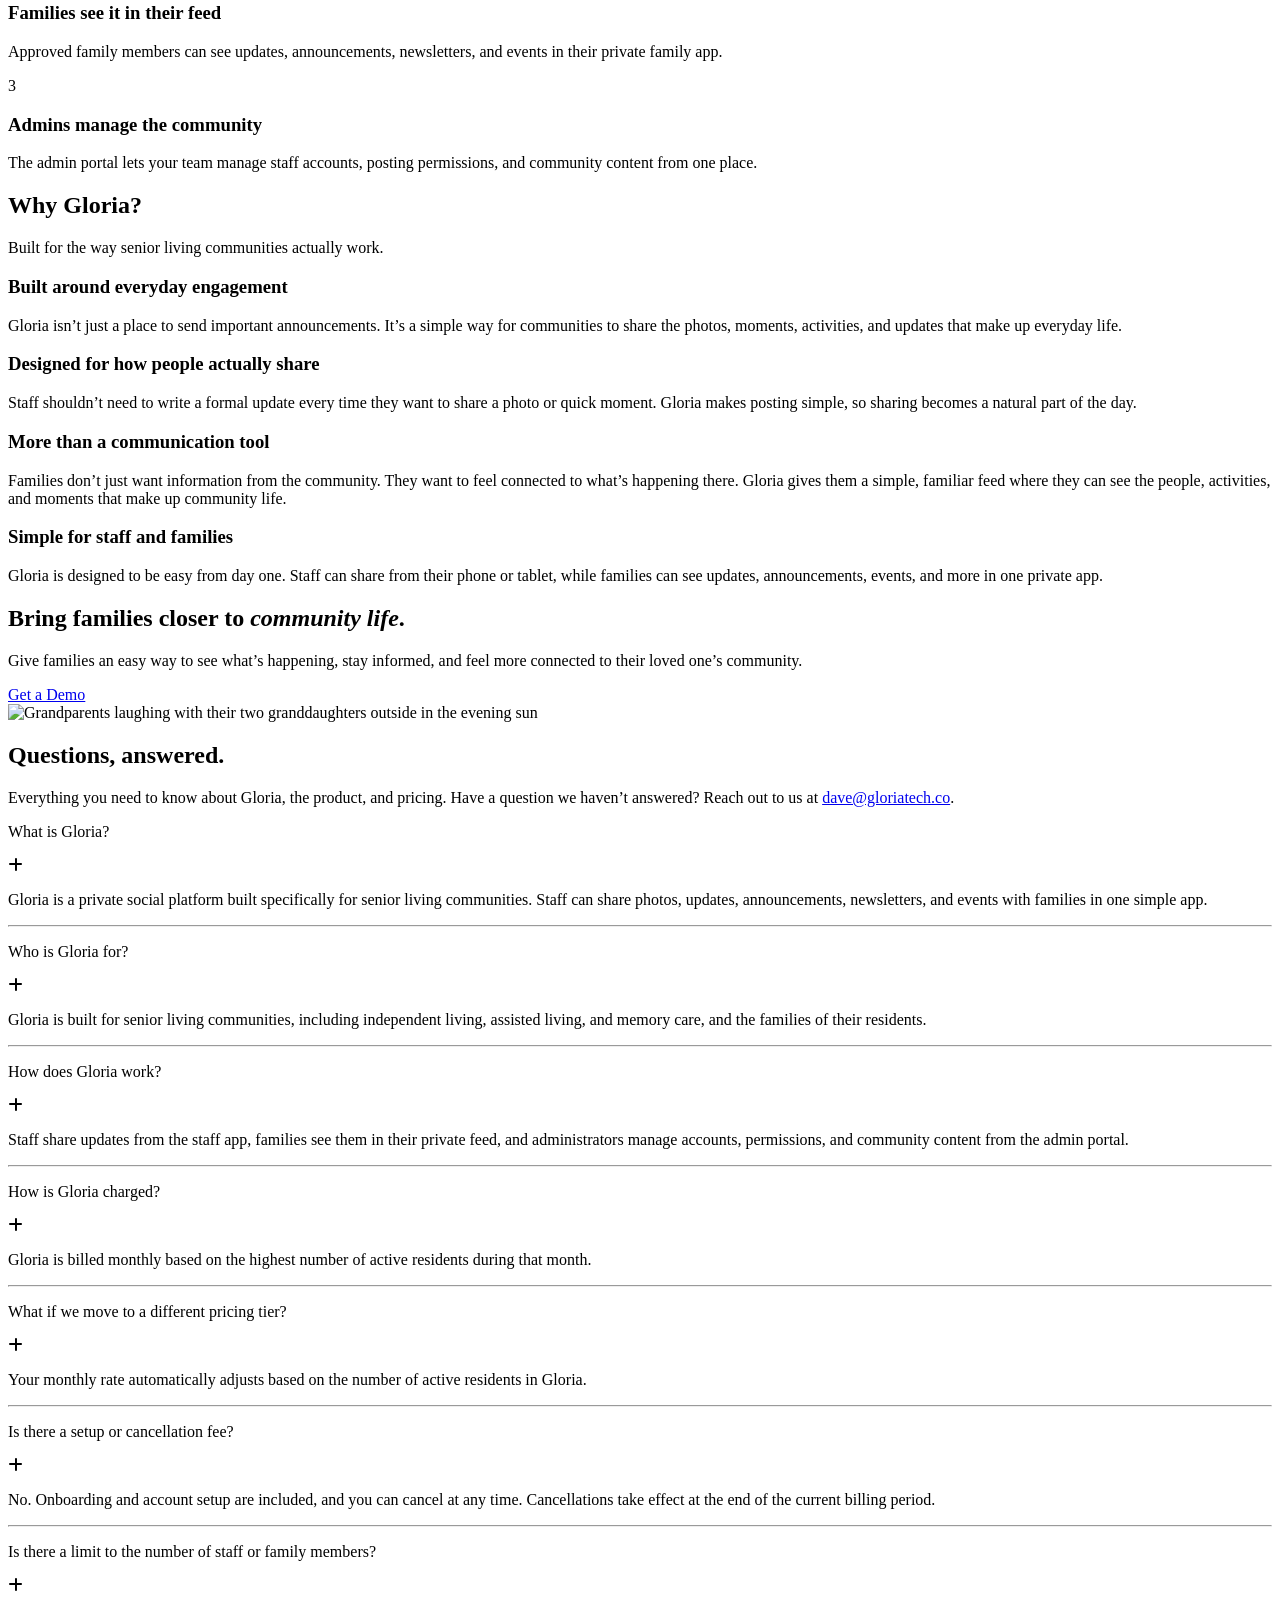
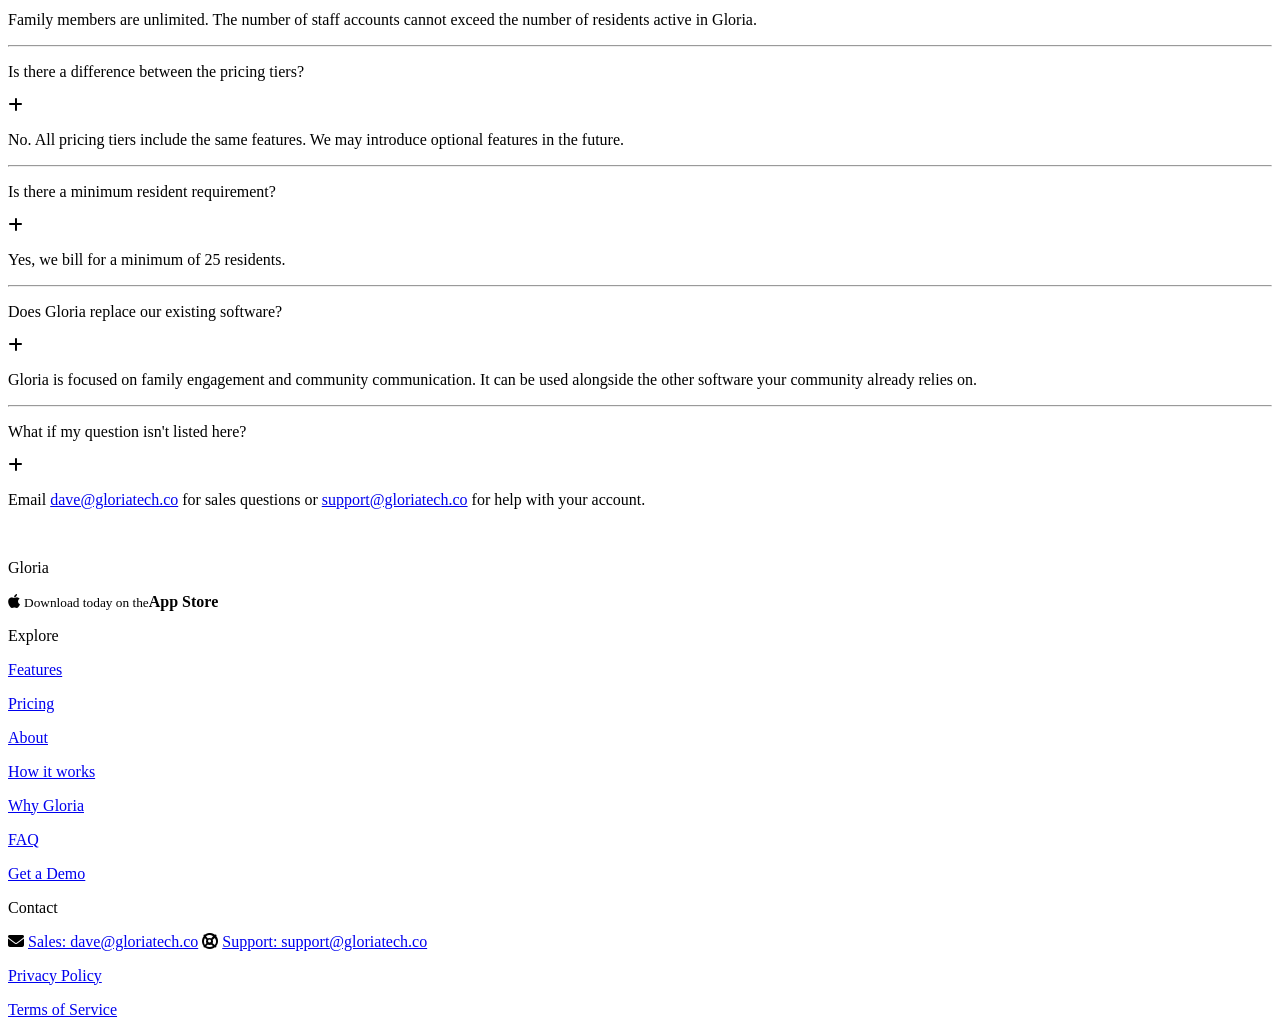
==== commit 4653a750: "Pricing: say we bill for a minimum of 25 residents" ====
--- a/index.html
+++ b/index.html
@@ -312,7 +312,7 @@
                 <p>Is there a minimum resident requirement?</p>
                 <p class="faq-toggle"><i class="fa-solid fa-plus" aria-hidden="true"></i></p>
             </div>
-            <p class="answer" id="faq-answer-9">Yes. A minimum of 25 residents must be enrolled in Gloria.</p>
+            <p class="answer" id="faq-answer-9">Yes, we bill for a minimum of 25 residents.</p>
             <hr/>
             <div class="question" role="button" tabindex="0" aria-expanded="false" aria-controls="faq-answer-10">
                 <p>Does Gloria replace our existing software?</p>
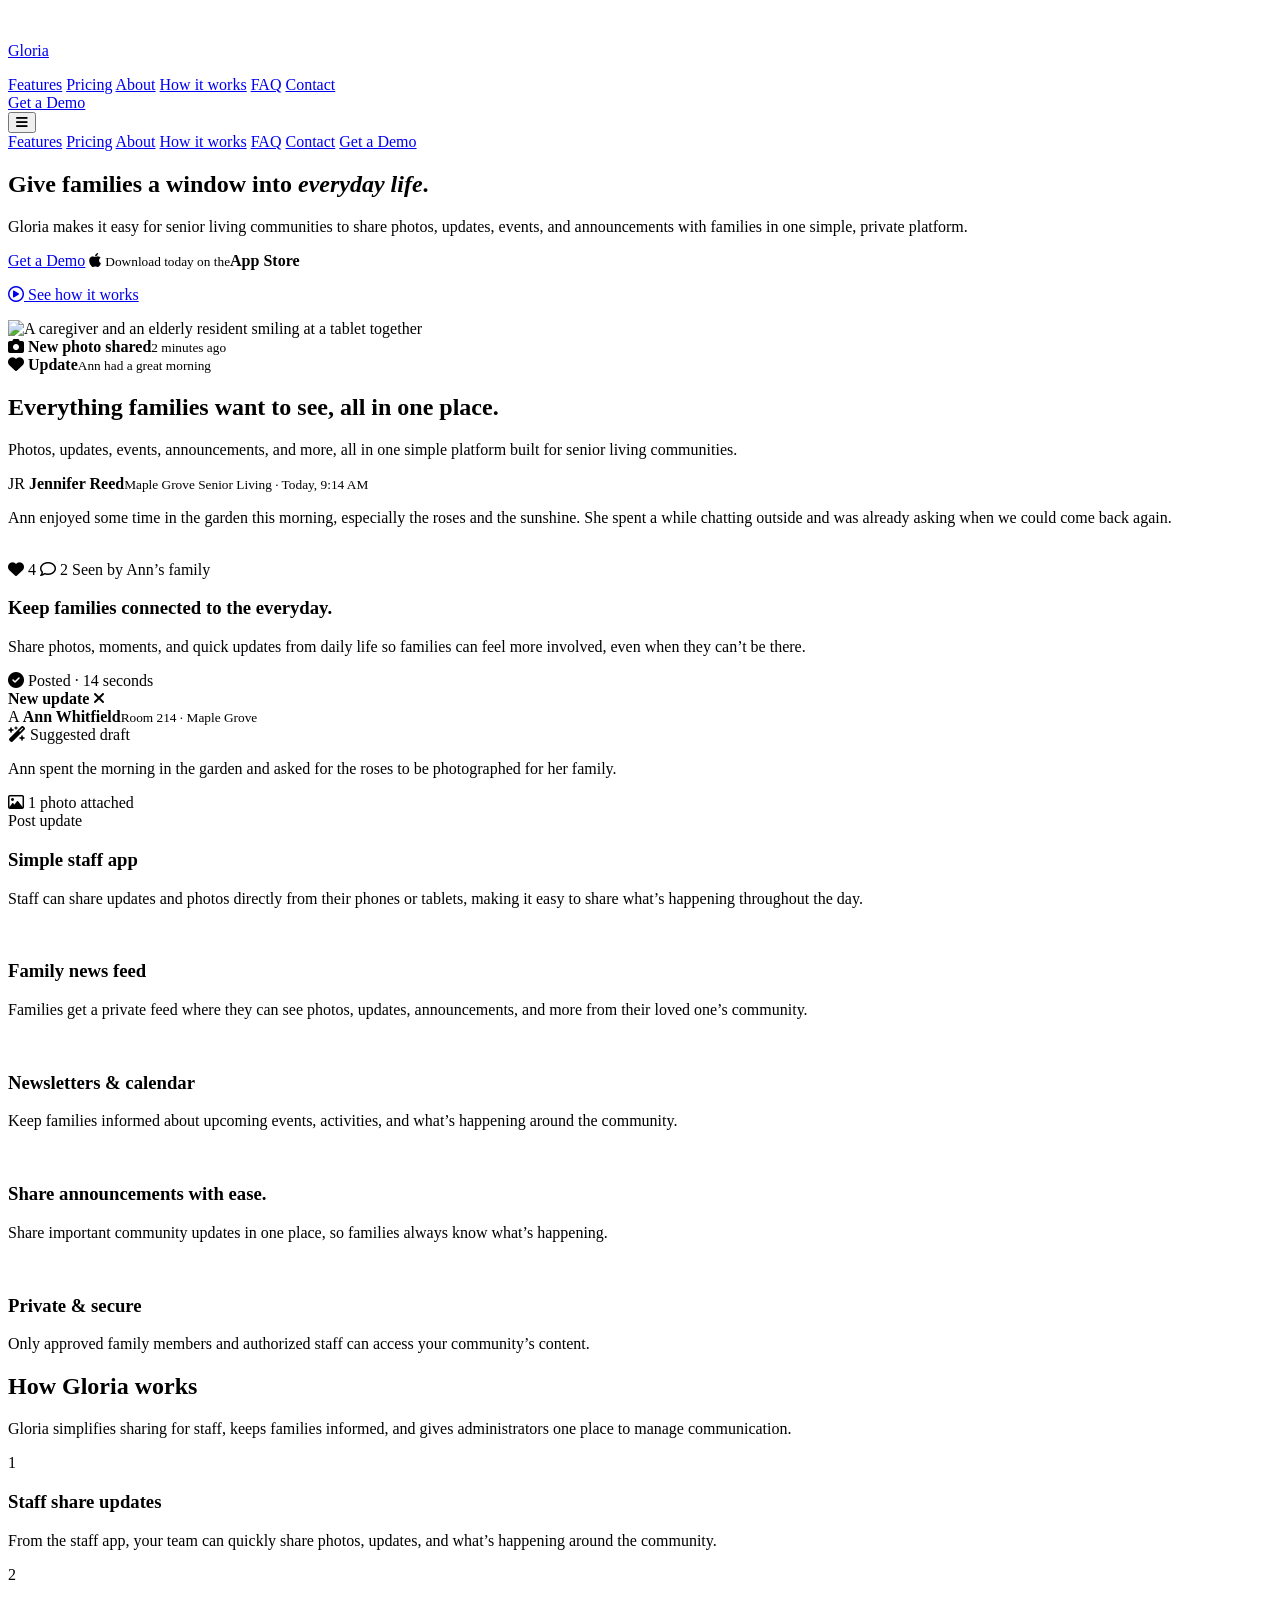
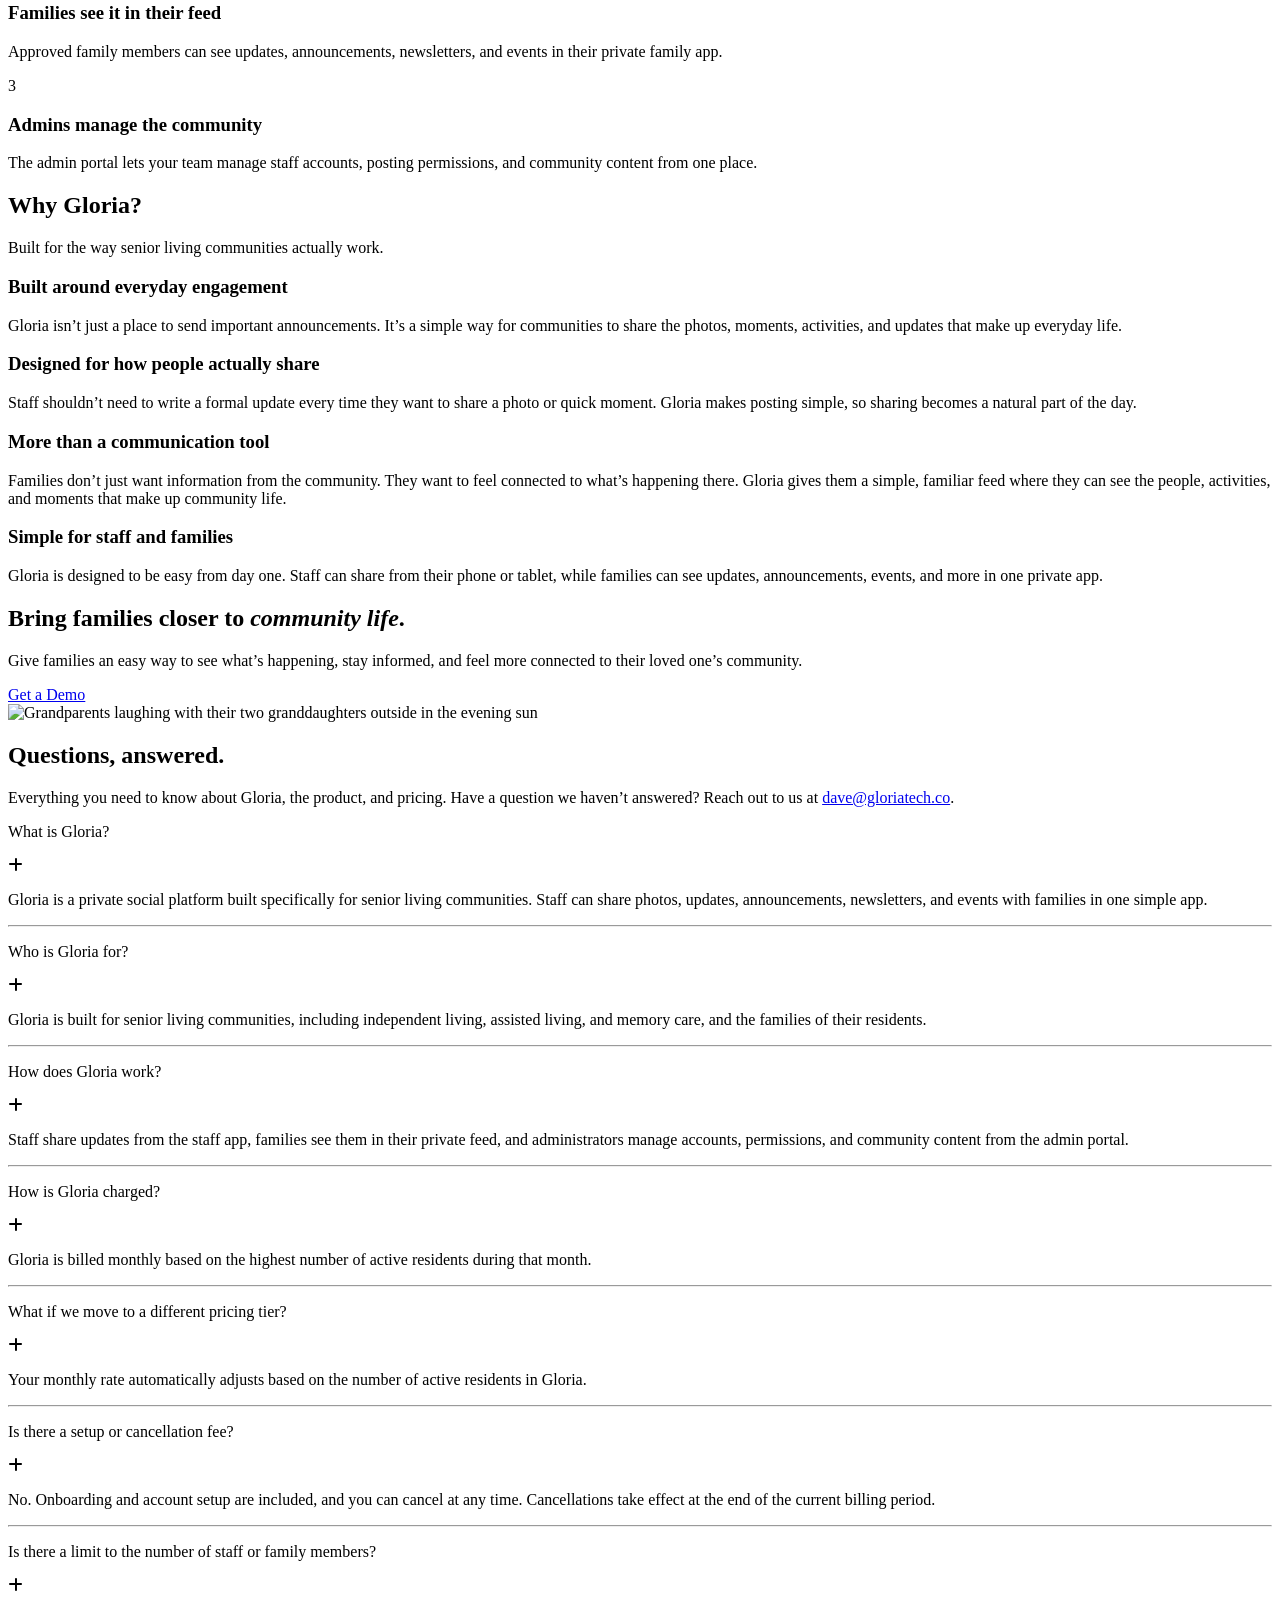
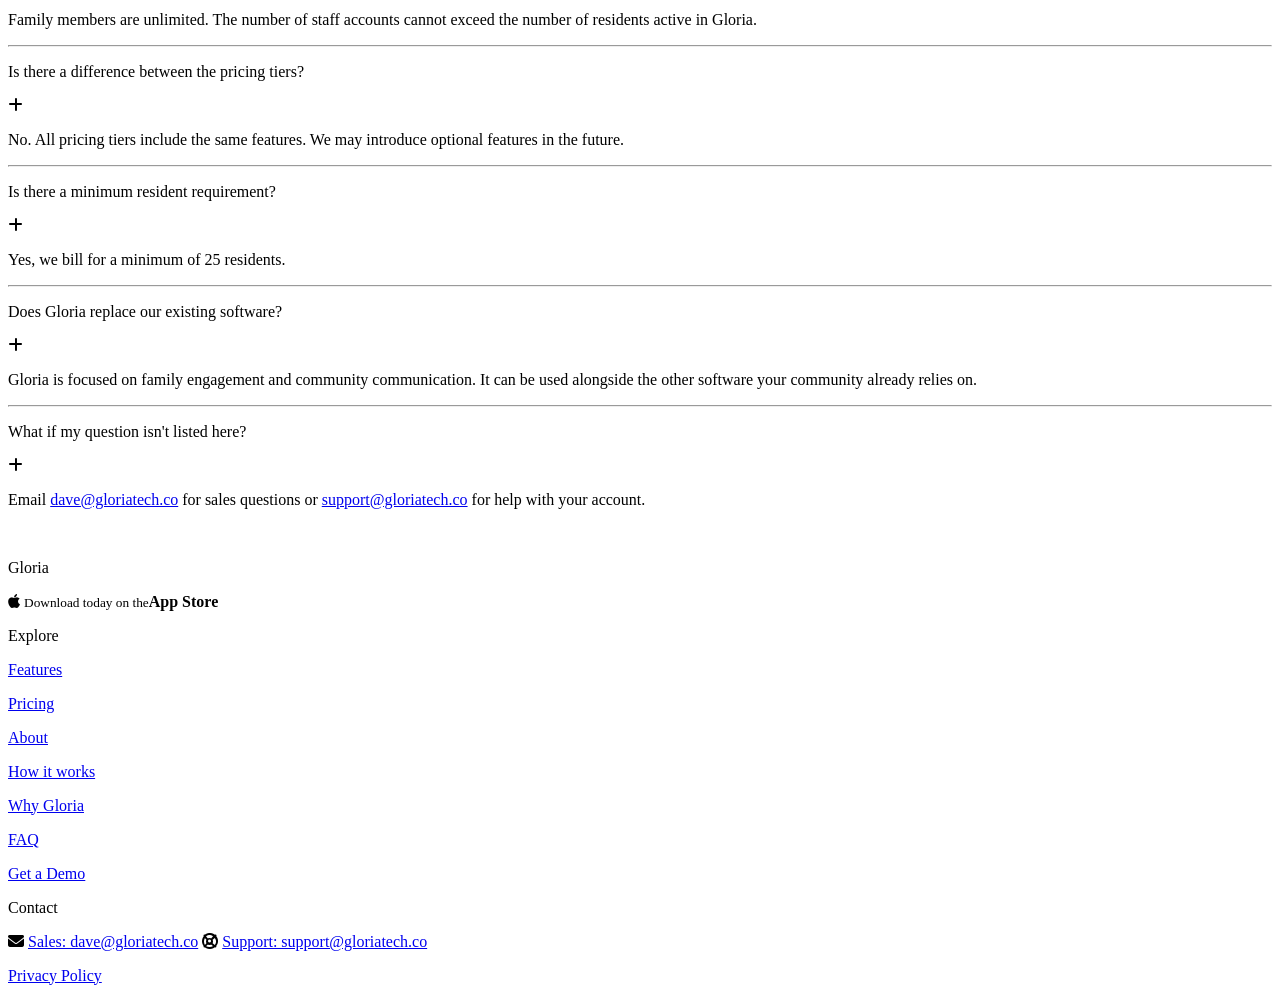
==== commit 05ce1cb4: "Remove the Terms of Service link from every footer" ====
--- a/index.html
+++ b/index.html
@@ -364,7 +364,6 @@
                 <a href="mailto:support@gloriatech.co">Support: support@gloriatech.co</a>
             </span>
             <p class="footer-item"><a href="policy">Privacy Policy</a></p>
-            <p class="footer-item"><a href="terms">Terms of Service</a></p>
         </div>
     </footer>
 
